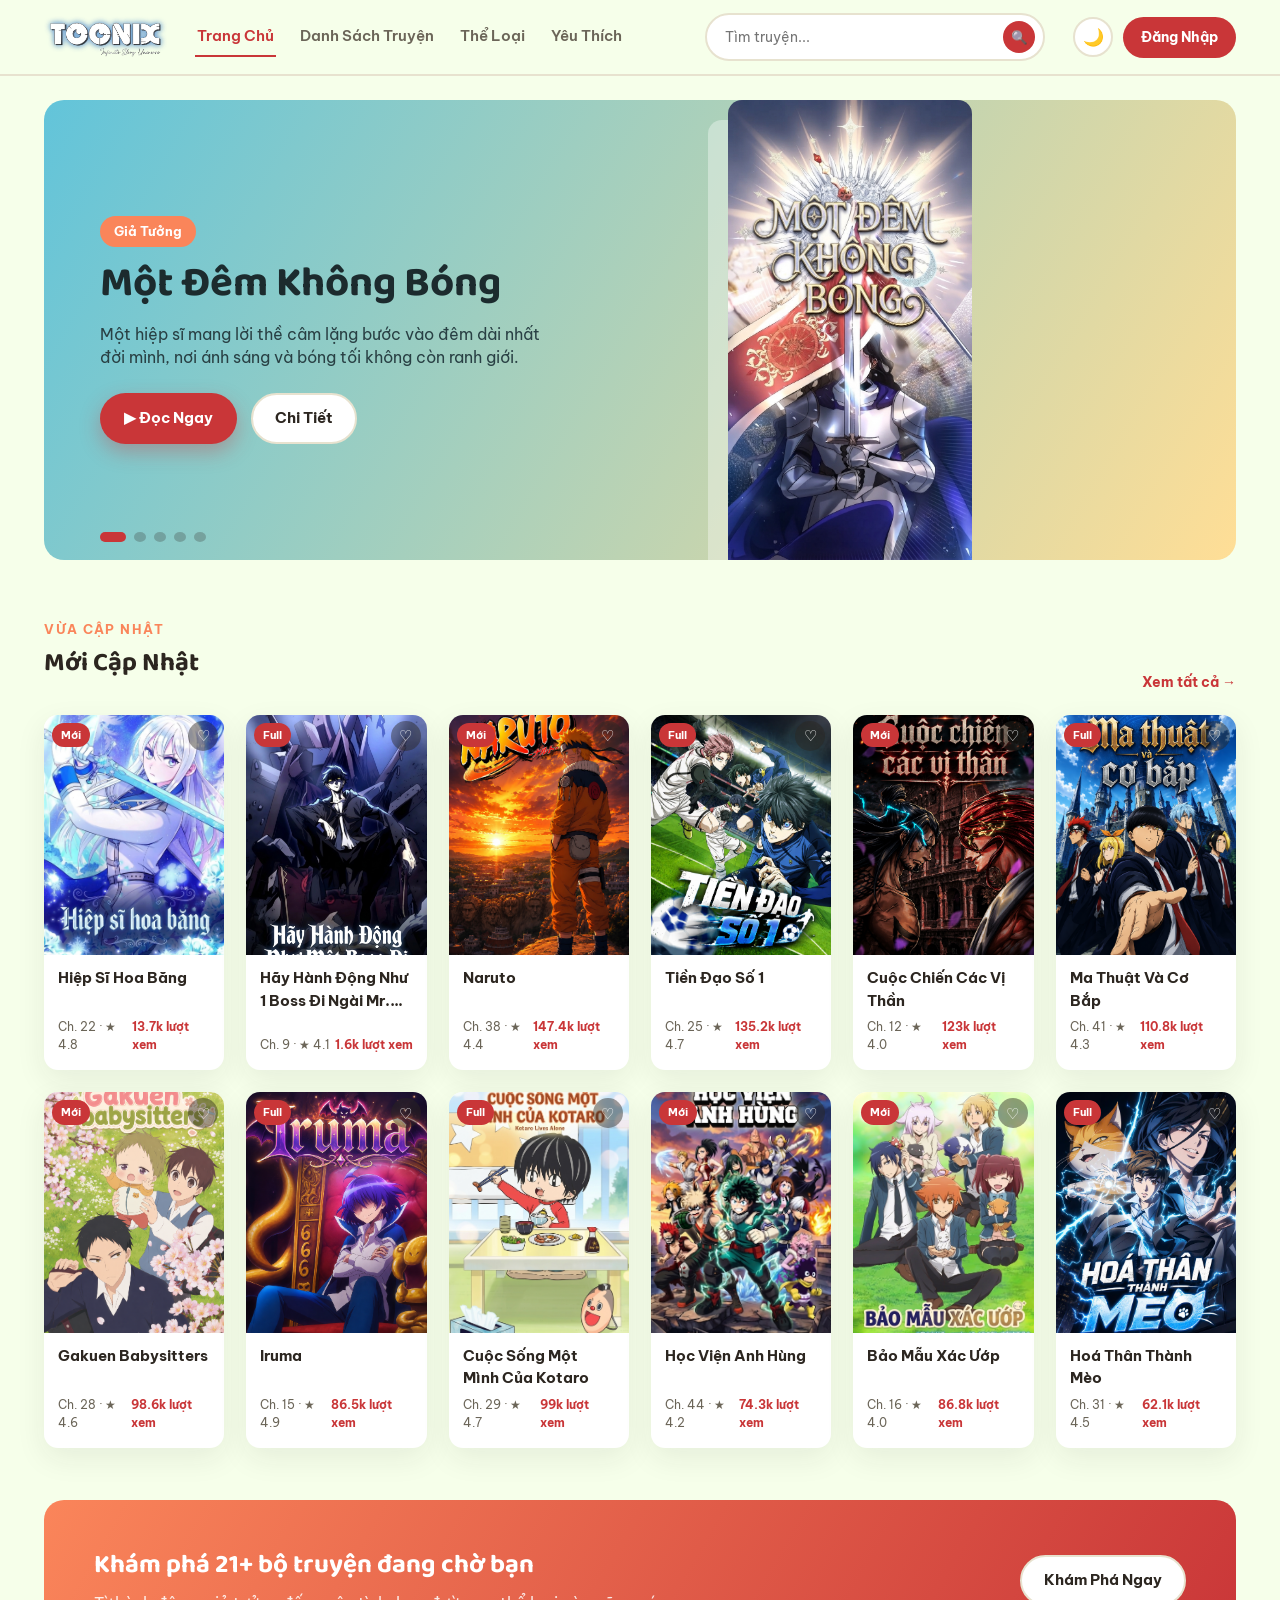
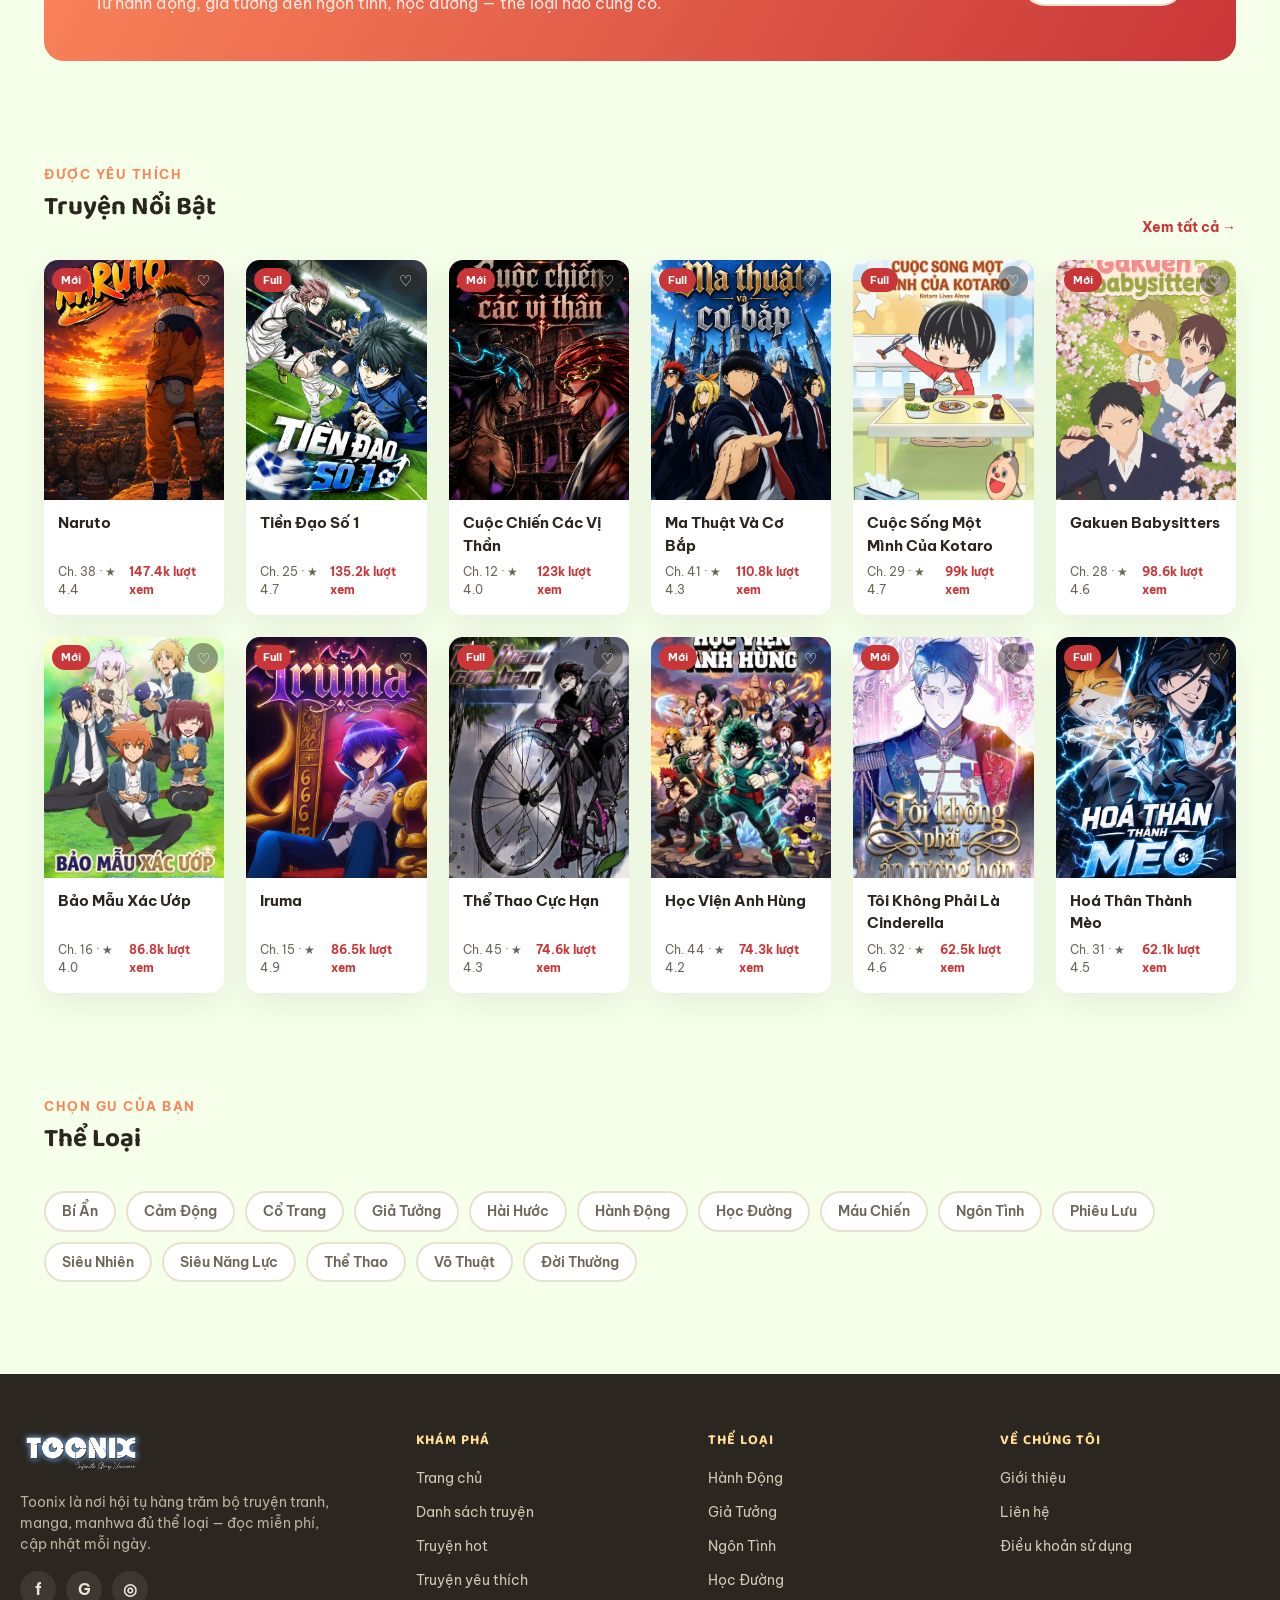
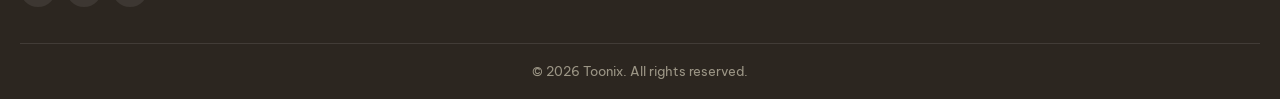
==== index.html @ 152b6801 "Khởi tạo website đọc truyện Toonix Trang chủ, danh sách/lọc/tìm kiếm, chi tiết truyện, đọc chương, đ" ====
<!DOCTYPE html>
<html lang="vi">
<head>
<meta charset="UTF-8">
<script>(function(){try{document.documentElement.setAttribute("data-theme",localStorage.getItem("toonix_theme")||"light");}catch(e){}})();</script>
<meta name="viewport" content="width=device-width, initial-scale=1.0">
<title>Toonix — Đọc Truyện Tranh Online</title>
<meta name="description" content="Toonix — website đọc truyện tranh, manga, manhwa online miễn phí, cập nhật mỗi ngày.">
<link rel="preconnect" href="https://fonts.googleapis.com">
<link rel="preconnect" href="https://fonts.gstatic.com" crossorigin>
<link href="https://fonts.googleapis.com/css2?family=Baloo+2:wght@500;600;700;800&family=Be+Vietnam+Pro:wght@400;500;600;700&family=Caveat:wght@600&display=swap" rel="stylesheet">
<link rel="stylesheet" href="css/style.css">
</head>
<body data-page="home">

<header class="site-header">
  <div class="container">
    <a href="index.html" class="logo">
      <img src="assets/logo.png" alt="Toonix - Infinite Story Universe">
    </a>
    <nav class="main-nav">
      <a href="index.html" data-nav="home">Trang Chủ</a>
      <a href="list.html" data-nav="list">Danh Sách Truyện</a>
      <a href="list.html?genre=Hành%20Động" data-nav="genre">Thể Loại</a>
      <a href="favorites.html" data-nav="favorites">Yêu Thích</a>
    </nav>
    <form id="header-search" class="search-box">
      <input type="text" placeholder="Tìm truyện...">
      <button type="submit" aria-label="Tìm kiếm">🔍</button>
    </form>
    <div class="header-actions">
      <button id="theme-toggle" class="icon-btn" type="button" title="Chuyển giao diện sáng/tối">🌙</button>
      <div id="auth-area" class="auth-area"></div>
    </div>
  </div>
</header>

<main class="container">

  <section class="hero" id="hero">
    <div class="hero-slides"></div>
    <div class="hero-dots"></div>
  </section>

  <section class="section">
    <div class="section-head">
      <div>
        <span class="eyebrow">Vừa cập nhật</span>
        <h2>Mới Cập Nhật</h2>
      </div>
      <a class="see-all" href="list.html">Xem tất cả →</a>
    </div>
    <div class="story-grid" id="grid-latest"></div>
  </section>

  <section class="section" style="padding-top:0">
    <div class="cta-banner">
      <div>
        <h2>Khám phá 21+ bộ truyện đang chờ bạn</h2>
        <p>Từ hành động, giả tưởng đến ngôn tình, học đường — thể loại nào cũng có.</p>
      </div>
      <a class="btn btn-ghost" href="list.html">Khám Phá Ngay</a>
    </div>
  </section>

  <section class="section">
    <div class="section-head">
      <div>
        <span class="eyebrow">Được yêu thích</span>
        <h2>Truyện Nổi Bật</h2>
      </div>
      <a class="see-all" href="list.html">Xem tất cả →</a>
    </div>
    <div class="story-grid" id="grid-hot"></div>
  </section>

  <section class="section">
    <div class="section-head">
      <div>
        <span class="eyebrow">Chọn gu của bạn</span>
        <h2>Thể Loại</h2>
      </div>
    </div>
    <div class="genre-strip" id="genre-strip"></div>
  </section>

</main>

<footer class="site-footer">
  <div class="container footer-top">
    <div class="footer-about">
      <a href="index.html" class="logo">
        <img src="assets/logo.png" alt="Toonix - Infinite Story Universe">
      </a>
      <p>Toonix là nơi hội tụ hàng trăm bộ truyện tranh, manga, manhwa đủ thể loại — đọc miễn phí, cập nhật mỗi ngày.</p>
      <div class="social-row">
        <a href="#" aria-label="Facebook">f</a>
        <a href="#" aria-label="Google">G</a>
        <a href="#" aria-label="Instagram">◎</a>
      </div>
    </div>
    <div class="footer-col">
      <h4>Khám Phá</h4>
      <ul>
        <li><a href="index.html">Trang chủ</a></li>
        <li><a href="list.html">Danh sách truyện</a></li>
        <li><a href="list.html">Truyện hot</a></li>
        <li><a href="favorites.html">Truyện yêu thích</a></li>
      </ul>
    </div>
    <div class="footer-col">
      <h4>Thể Loại</h4>
      <ul>
        <li><a href="list.html?genre=Hành%20Động">Hành Động</a></li>
        <li><a href="list.html?genre=Giả%20Tưởng">Giả Tưởng</a></li>
        <li><a href="list.html?genre=Ngôn%20Tình">Ngôn Tình</a></li>
        <li><a href="list.html?genre=Học%20Đường">Học Đường</a></li>
      </ul>
    </div>
    <div class="footer-col">
      <h4>Về Chúng Tôi</h4>
      <ul>
        <li><a href="#">Giới thiệu</a></li>
        <li><a href="#">Liên hệ</a></li>
        <li><a href="#">Điều khoản sử dụng</a></li>
      </ul>
    </div>
  </div>
  <div class="footer-bottom container">© 2026 Toonix. All rights reserved.</div>
</footer>

<script src="js/data.js"></script>
<script src="js/auth.js"></script>
<script src="js/main.js"></script>
</body>
</html>
---- css/style.css ----
/* ===== Toonix — Website đọc truyện tranh =====
   Bảng màu: Honeydew / Soft Peach / Coral Glow / Tomato Jam / Sky Blue */

:root {
  --honeydew: #F6FFEA;
  --soft-peach: #FFDE96;
  --coral: #FA855A;
  --tomato: #C93638;
  --sky: #62C4DA;

  --bg: var(--honeydew);
  --surface: #FFFFFF;
  --ink: #2C2620;
  --ink-soft: #6B6558;
  --line: #E7E2CF;

  --radius-lg: 20px;
  --radius-md: 14px;
  --radius-sm: 8px;
  --shadow: 0 10px 30px rgba(44, 38, 32, 0.08);
  --shadow-hover: 0 16px 34px rgba(201, 54, 56, 0.18);
  --header-h: 76px;
  --header-bg: rgba(246, 255, 234, .92);
}

html[data-theme="dark"] {
  --bg: #17140F;
  --surface: #221E17;
  --ink: #F2EEE0;
  --ink-soft: #B6AF9C;
  --line: #3A3327;
  --shadow: 0 10px 30px rgba(0, 0, 0, 0.35);
  --shadow-hover: 0 16px 34px rgba(201, 54, 56, 0.35);
  --header-bg: rgba(23, 20, 15, .88);
}

* { box-sizing: border-box; }
html { scroll-behavior: smooth; }
body {
  margin: 0;
  background: var(--bg);
  color: var(--ink);
  font-family: "Be Vietnam Pro", "Segoe UI", sans-serif;
  line-height: 1.5;
  -webkit-font-smoothing: antialiased;
  transition: background .2s, color .2s;
}
h1, h2, h3, h4, .headline {
  font-family: "Baloo 2", "Be Vietnam Pro", sans-serif;
  font-weight: 700;
  margin: 0 0 .4em;
}
a { color: inherit; text-decoration: none; }
img { max-width: 100%; display: block; }
button { font-family: inherit; cursor: pointer; }
ul { margin: 0; padding: 0; list-style: none; }

.container {
  width: 100%;
  max-width: 1240px;
  margin: 0 auto;
  padding: 0 24px;
}

/* ===== Logo ===== */
.logo { display: inline-flex; align-items: center; }
.logo img { height: 42px; width: auto; display: block; }

/* ===== Header ===== */
.site-header {
  position: sticky;
  top: 0;
  z-index: 50;
  height: var(--header-h);
  display: flex;
  align-items: center;
  background: var(--header-bg);
  backdrop-filter: blur(6px);
  border-bottom: 2px solid var(--line);
}
.site-header .container {
  display: flex;
  align-items: center;
  gap: 28px;
}
.main-nav {
  display: flex;
  align-items: center;
  gap: 22px;
  flex: 1;
}
.main-nav a {
  font-weight: 600;
  font-size: 15px;
  color: var(--ink-soft);
  padding: 8px 2px;
  border-bottom: 2px solid transparent;
  transition: color .15s, border-color .15s;
  white-space: nowrap;
}
.main-nav a:hover, .main-nav a.active {
  color: var(--tomato);
  border-color: var(--tomato);
}
.search-box {
  display: flex;
  align-items: center;
  background: var(--surface);
  border: 2px solid var(--line);
  border-radius: 999px;
  padding: 6px 8px 6px 16px;
  flex: 1;
  max-width: 340px;
  transition: border-color .15s;
}
.search-box:focus-within { border-color: var(--sky); }
.search-box input {
  border: none;
  outline: none;
  flex: 1;
  font-size: 14px;
  font-family: inherit;
  background: transparent;
  color: var(--ink);
}
.search-box button {
  background: var(--tomato);
  color: #fff;
  border: none;
  border-radius: 999px;
  width: 32px;
  height: 32px;
  display: flex;
  align-items: center;
  justify-content: center;
  flex-shrink: 0;
}

/* ===== Header actions: theme toggle + auth area ===== */
.header-actions { display: flex; align-items: center; gap: 10px; flex-shrink: 0; }
#theme-toggle { border-radius: 999px; font-size: 17px; }

.auth-area { position: relative; }
.auth-guest-link {
  display: inline-flex;
  align-items: center;
  gap: 6px;
  padding: 10px 18px;
  border-radius: 999px;
  font-weight: 700;
  font-size: 14px;
  background: var(--tomato);
  color: #fff;
  white-space: nowrap;
}
.auth-guest-link:hover { box-shadow: var(--shadow-hover); }

.user-menu { position: relative; }
.user-menu-btn {
  display: flex;
  align-items: center;
  gap: 8px;
  background: var(--surface);
  border: 2px solid var(--line);
  border-radius: 999px;
  padding: 6px 14px 6px 6px;
  font-weight: 700;
  font-size: 14px;
  color: var(--ink);
}
.user-avatar {
  width: 30px; height: 30px;
  border-radius: 50%;
  background: var(--sky);
  color: #143a42;
  display: flex; align-items: center; justify-content: center;
  font-weight: 800;
  flex-shrink: 0;
}
.user-dropdown {
  position: absolute;
  top: calc(100% + 10px);
  right: 0;
  min-width: 200px;
  background: var(--surface);
  border: 2px solid var(--line);
  border-radius: var(--radius-md);
  box-shadow: var(--shadow);
  padding: 8px;
  display: none;
  z-index: 60;
}
.user-menu.open .user-dropdown { display: block; }
.user-dropdown a, .user-dropdown button {
  display: flex;
  align-items: center;
  gap: 10px;
  width: 100%;
  padding: 10px 12px;
  border-radius: var(--radius-sm);
  font-size: 14px;
  font-weight: 600;
  color: var(--ink);
  background: none;
  border: none;
  text-align: left;
}
.user-dropdown a:hover, .user-dropdown button:hover { background: var(--bg); color: var(--tomato); }
.user-dropdown hr { border: none; border-top: 1px solid var(--line); margin: 6px 0; }

/* ===== Buttons / chips ===== */
.btn {
  display: inline-flex;
  align-items: center;
  gap: 8px;
  padding: 12px 22px;
  border-radius: 999px;
  font-weight: 700;
  font-size: 15px;
  border: 2px solid transparent;
  transition: transform .15s, box-shadow .15s, background .15s;
}
.btn:hover { transform: translateY(-2px); }
.btn-primary { background: var(--tomato); color: #fff; box-shadow: 0 8px 20px rgba(201,54,56,.35); }
.btn-primary:hover { box-shadow: var(--shadow-hover); }
.btn-outline { background: transparent; border-color: var(--tomato); color: var(--tomato); }
.btn-outline:hover { background: var(--tomato); color: #fff; }
.btn-sky { background: var(--sky); color: #16333a; }
.btn-ghost { background: var(--surface); color: var(--ink); border-color: var(--line); }

.chip {
  display: inline-block;
  padding: 6px 14px;
  border-radius: 999px;
  font-size: 12.5px;
  font-weight: 700;
  background: var(--soft-peach);
  color: #7a4a12;
}
.chip.sky { background: var(--sky); color: #143a42; }
.chip.coral { background: var(--coral); color: #fff; }
.chip-filter {
  border: 2px solid var(--line);
  background: var(--surface);
  padding: 8px 16px;
  border-radius: 999px;
  font-weight: 600;
  font-size: 13.5px;
  color: var(--ink-soft);
}
.chip-filter.active, .chip-filter:hover {
  border-color: var(--tomato);
  color: var(--tomato);
  background: #FDEDE7;
}

/* ===== Hero ===== */
.hero {
  position: relative;
  margin: 24px 0 8px;
  border-radius: var(--radius-lg);
  overflow: hidden;
  background: linear-gradient(120deg, var(--sky), var(--soft-peach));
  min-height: 420px;
  display: flex;
  align-items: stretch;
}
.hero-slide {
  position: absolute;
  inset: 0;
  display: grid;
  grid-template-columns: 1.1fr .9fr;
  align-items: center;
  opacity: 0;
  visibility: hidden;
  transition: opacity .5s ease;
}
.hero-slide.active { opacity: 1; visibility: visible; position: relative; }
.hero-text {
  padding: 48px 56px;
  color: #1c2b2e;
}
.hero-text .chip { margin-bottom: 14px; }
.hero-text h1 { font-size: 42px; line-height: 1.1; margin-bottom: 14px; }
.hero-text p {
  color: #294044;
  max-width: 460px;
  margin-bottom: 24px;
  font-size: 15.5px;
}
.hero-actions { display: flex; gap: 14px; }
.hero-cover {
  height: 100%;
  display: flex;
  align-items: flex-end;
  justify-content: center;
  overflow: hidden;
}
.hero-cover img {
  height: 460px;
  width: auto;
  border-radius: 14px 14px 0 0;
  box-shadow: -20px 20px 0 rgba(255,255,255,.35);
  object-fit: cover;
}
.hero-dots {
  position: absolute;
  bottom: 18px;
  left: 56px;
  display: flex;
  gap: 8px;
  z-index: 2;
}
.hero-dots button {
  width: 10px; height: 10px;
  border-radius: 50%;
  border: none;
  background: rgba(44,38,32,.25);
}
.hero-dots button.active { background: var(--tomato); width: 26px; border-radius: 6px; }

/* ===== Sections ===== */
.section { padding: 52px 0; }
.section-head {
  display: flex;
  align-items: flex-end;
  justify-content: space-between;
  margin-bottom: 22px;
}
.section-head h2 { font-size: 26px; }
.section-head .eyebrow {
  display: block;
  color: var(--coral);
  font-weight: 700;
  font-size: 13px;
  letter-spacing: 1.5px;
  text-transform: uppercase;
  margin-bottom: 4px;
}
.section-head .see-all { font-weight: 700; color: var(--tomato); font-size: 14px; }

.genre-strip { display: flex; flex-wrap: wrap; gap: 10px; }

/* ===== Story grid / card ===== */
.story-grid {
  display: grid;
  grid-template-columns: repeat(auto-fill, minmax(168px, 1fr));
  gap: 22px;
}
.story-card {
  position: relative;
  background: var(--surface);
  border-radius: var(--radius-md);
  overflow: hidden;
  box-shadow: var(--shadow);
  transition: transform .18s, box-shadow .18s;
  display: flex;
  flex-direction: column;
}
.story-card:hover { transform: translateY(-6px); box-shadow: var(--shadow-hover); }
.story-card .cover-wrap { position: relative; display: block; aspect-ratio: 3/4; overflow: hidden; background: var(--soft-peach); }
.story-card .cover-wrap img { width: 100%; height: 100%; object-fit: cover; }
.story-card .badge {
  position: absolute; top: 8px; left: 8px;
  background: var(--tomato); color: #fff;
  font-size: 11px; font-weight: 700;
  padding: 4px 9px; border-radius: 999px;
}
.story-card .fav-btn {
  position: absolute; top: 6px; right: 6px;
  width: 30px; height: 30px;
  border-radius: 50%;
  border: none;
  background: rgba(44,38,32,.45);
  color: #fff;
  font-size: 15px;
  display: flex; align-items: center; justify-content: center;
  transition: background .15s, transform .15s;
  z-index: 2;
}
.story-card .fav-btn:hover { transform: scale(1.1); }
.story-card .fav-btn.active { background: var(--tomato); }
.story-card .info { padding: 12px 14px 16px; flex: 1; display: flex; flex-direction: column; }
.story-card h3 {
  font-size: 15px;
  font-family: "Be Vietnam Pro", sans-serif;
  font-weight: 700;
  margin-bottom: 6px;
  display: -webkit-box;
  -webkit-line-clamp: 2;
  -webkit-box-orient: vertical;
  overflow: hidden;
}
.story-card .meta {
  margin-top: auto;
  display: flex;
  justify-content: space-between;
  font-size: 12px;
  color: var(--ink-soft);
}
.story-card .meta .rating { color: var(--tomato); font-weight: 700; }

/* ===== Footer ===== */
.site-footer {
  background: #2C2620;
  color: #E9E4D6;
  margin-top: 40px;
}
.footer-top {
  display: grid;
  grid-template-columns: 1.4fr 1fr 1fr 1fr;
  gap: 32px;
  padding: 56px 0 36px;
}
.footer-about p { color: #B8B2A0; font-size: 14px; margin-top: 14px; max-width: 320px; }
.footer-col h4 { font-size: 14px; color: var(--soft-peach); text-transform: uppercase; letter-spacing: 1px; margin-bottom: 14px; }
.footer-col ul li { margin-bottom: 10px; }
.footer-col a { color: #CFC9B8; font-size: 14px; }
.footer-col a:hover { color: var(--sky); }
.social-row { display: flex; gap: 10px; margin-top: 16px; }
.social-row a {
  width: 36px; height: 36px; border-radius: 50%;
  background: rgba(255,255,255,.08);
  display: flex; align-items: center; justify-content: center;
  font-weight: 700;
}
.social-row a:hover { background: var(--sky); color: #14313a; }
.footer-bottom {
  border-top: 1px solid rgba(255,255,255,.1);
  padding: 18px 0;
  font-size: 13px;
  color: #9B9585;
  text-align: center;
}

/* ===== List page (danh sách / thể loại) ===== */
.page-head {
  padding: 40px 0 8px;
}
.page-head h1 { font-size: 30px; }
.breadcrumb { font-size: 13px; color: var(--ink-soft); margin-bottom: 10px; }
.breadcrumb a { color: var(--tomato); font-weight: 600; }
.toolbar {
  display: flex;
  flex-wrap: wrap;
  gap: 12px;
  align-items: center;
  justify-content: space-between;
  background: var(--surface);
  border-radius: var(--radius-md);
  padding: 16px 20px;
  box-shadow: var(--shadow);
  margin: 20px 0 30px;
}
.toolbar .filters { display: flex; flex-wrap: wrap; gap: 8px; }
.toolbar select {
  border: 2px solid var(--line);
  border-radius: 999px;
  padding: 8px 14px;
  font-family: inherit;
  font-weight: 600;
  color: var(--ink-soft);
  background: var(--surface);
}
.empty-state {
  text-align: center;
  padding: 60px 20px;
  color: var(--ink-soft);
}

.pagination {
  display: flex;
  justify-content: center;
  gap: 8px;
  margin: 40px 0;
}
.pagination button {
  min-width: 40px; height: 40px;
  border-radius: 10px;
  border: 2px solid var(--line);
  background: var(--surface);
  font-weight: 700;
  color: var(--ink-soft);
}
.pagination button.active { background: var(--tomato); border-color: var(--tomato); color: #fff; }
.pagination button:disabled { opacity: .4; cursor: not-allowed; }

/* ===== Story detail page ===== */
.story-hero {
  display: grid;
  grid-template-columns: 300px 1fr;
  gap: 40px;
  padding: 40px 0;
}
.story-hero .cover {
  border-radius: var(--radius-md);
  overflow: hidden;
  box-shadow: var(--shadow);
  aspect-ratio: 3/4;
}
.story-hero .cover img { width: 100%; height: 100%; object-fit: cover; }
.story-hero .details h1 { font-size: 32px; margin-bottom: 10px; }
.story-hero .genres { display: flex; gap: 8px; flex-wrap: wrap; margin-bottom: 16px; }
.story-hero .stat-row {
  display: flex; gap: 26px; flex-wrap: wrap;
  margin: 18px 0 22px;
  font-size: 14px; color: var(--ink-soft);
}
.story-hero .stat-row b { color: var(--ink); display: block; font-size: 18px; font-family: "Baloo 2"; }
.story-hero .description { color: var(--ink-soft); max-width: 620px; margin-bottom: 24px; }
.story-hero .actions { display: flex; gap: 14px; flex-wrap: wrap; }

.chapters-panel {
  background: var(--surface);
  border-radius: var(--radius-md);
  box-shadow: var(--shadow);
  margin-bottom: 50px;
}
.chapters-panel .head {
  display: flex; justify-content: space-between; align-items: center;
  padding: 20px 24px;
  border-bottom: 2px solid var(--line);
}
.chapters-panel .head h2 { font-size: 18px; margin: 0; }
.chapter-list { max-height: 520px; overflow-y: auto; }
.chapter-row {
  display: flex; justify-content: space-between; align-items: center;
  padding: 14px 24px;
  border-bottom: 1px solid var(--line);
  font-size: 14.5px;
}
.chapter-row:hover { background: #FFFBF0; }
.chapter-row .name { font-weight: 600; }
.chapter-row .date { color: var(--ink-soft); font-size: 13px; }

/* ===== Reader page ===== */
.reader-top {
  position: sticky; top: var(--header-h); z-index: 40;
  background: var(--surface);
  border-bottom: 2px solid var(--line);
  padding: 12px 0;
}
.reader-top .row {
  display: flex; align-items: center; gap: 14px; flex-wrap: wrap;
}
.reader-top .title-block { flex: 1; min-width: 200px; }
.reader-top .title-block .story-name { font-weight: 700; font-size: 15px; }
.reader-top .title-block .chap-name { font-size: 12.5px; color: var(--ink-soft); }
.reader-top select {
  border: 2px solid var(--line);
  border-radius: 10px;
  padding: 8px 12px;
  font-family: inherit;
  font-weight: 600;
}
.icon-btn {
  width: 40px; height: 40px;
  border-radius: 10px;
  border: 2px solid var(--line);
  background: var(--surface);
  display: flex; align-items: center; justify-content: center;
  font-size: 18px; font-weight: 700;
  color: var(--ink-soft);
}
.icon-btn:hover:not(:disabled) { border-color: var(--tomato); color: var(--tomato); }
.icon-btn:disabled { opacity: .35; }

.reader-notice {
  max-width: 760px; margin: 22px auto 0;
  background: var(--soft-peach);
  border-radius: var(--radius-sm);
  padding: 12px 18px;
  font-size: 13.5px;
  color: #7a4a12;
  text-align: center;
}
.reader-strip {
  max-width: 760px;
  margin: 22px auto 40px;
  display: flex;
  flex-direction: column;
  gap: 4px;
}
.reader-page {
  width: 100%;
  aspect-ratio: 3/4.2;
  border-radius: 4px;
  display: flex;
  flex-direction: column;
  align-items: center;
  justify-content: center;
  color: rgba(255,255,255,.92);
  font-family: "Baloo 2";
  gap: 6px;
}
.reader-page .num { font-size: 34px; font-weight: 800; }
.reader-page .hint { font-size: 12.5px; font-weight: 600; opacity: .85; }

.reader-bottom-nav {
  max-width: 760px; margin: 0 auto 60px;
  display: flex; justify-content: space-between; gap: 12px;
}

/* ===== About / genre index blocks reused on homepage ===== */
.cta-banner {
  background: linear-gradient(120deg, var(--coral), var(--tomato));
  border-radius: var(--radius-lg);
  padding: 46px 50px;
  color: #fff;
  display: flex;
  align-items: center;
  justify-content: space-between;
  flex-wrap: wrap;
  gap: 20px;
}
.cta-banner h2 { color: #fff; font-size: 26px; margin-bottom: 6px; }
.cta-banner p { color: rgba(255,255,255,.85); margin: 0; }

/* ===== Nút yêu thích trên trang chi tiết ===== */
.btn-fav { background: var(--surface); border: 2px solid var(--line); color: var(--ink); }
.btn-fav.active { background: var(--tomato); border-color: var(--tomato); color: #fff; }

/* ===== Trang đăng nhập / đăng ký ===== */
.auth-wrap {
  max-width: 420px;
  margin: 60px auto 90px;
  background: var(--surface);
  border-radius: var(--radius-lg);
  box-shadow: var(--shadow);
  padding: 40px 36px;
}
.auth-wrap h1 { font-size: 26px; text-align: center; }
.auth-wrap .sub { text-align: center; color: var(--ink-soft); font-size: 14px; margin-bottom: 26px; }
.auth-tabs {
  display: flex;
  background: var(--bg);
  border-radius: 999px;
  padding: 4px;
  margin-bottom: 26px;
}
.auth-tabs button {
  flex: 1;
  padding: 10px;
  border: none;
  background: none;
  border-radius: 999px;
  font-weight: 700;
  font-size: 14px;
  color: var(--ink-soft);
}
.auth-tabs button.active { background: var(--tomato); color: #fff; }
.auth-form { display: none; flex-direction: column; gap: 14px; }
.auth-form.active { display: flex; }
.auth-form label { font-size: 13px; font-weight: 700; color: var(--ink-soft); display: block; margin-bottom: 6px; }
.auth-form input {
  width: 100%;
  padding: 12px 14px;
  border-radius: 10px;
  border: 2px solid var(--line);
  background: var(--bg);
  color: var(--ink);
  font-family: inherit;
  font-size: 14px;
}
.auth-form input:focus { outline: none; border-color: var(--sky); }
.auth-form .btn { justify-content: center; margin-top: 6px; }
.auth-error {
  background: #FDEDE7;
  color: var(--tomato);
  border-radius: 10px;
  padding: 10px 14px;
  font-size: 13.5px;
  font-weight: 600;
  display: none;
}
.auth-error.show { display: block; }
.auth-success {
  background: #E6F6EC;
  color: #1c7a44;
  border-radius: 10px;
  padding: 10px 14px;
  font-size: 13.5px;
  font-weight: 600;
  display: none;
}
.auth-success.show { display: block; }
.auth-switch { text-align: center; font-size: 13.5px; color: var(--ink-soft); margin-top: 18px; }
.auth-switch a { color: var(--tomato); font-weight: 700; }

/* ===== Trang / trạng thái yêu thích ===== */
.empty-state .btn { margin-top: 16px; }
.empty-state .icon { font-size: 46px; margin-bottom: 10px; }

/* ===== Responsive ===== */
@media (max-width: 900px) {
  .main-nav { display: none; }
  .hero-slide { grid-template-columns: 1fr; }
  .hero-cover { display: none; }
  .story-hero { grid-template-columns: 1fr; }
  .story-hero .cover { max-width: 240px; }
  .footer-top { grid-template-columns: 1fr 1fr; }
}
@media (max-width: 560px) {
  .footer-top { grid-template-columns: 1fr; }
  .story-grid { grid-template-columns: repeat(auto-fill, minmax(130px, 1fr)); gap: 14px; }
}
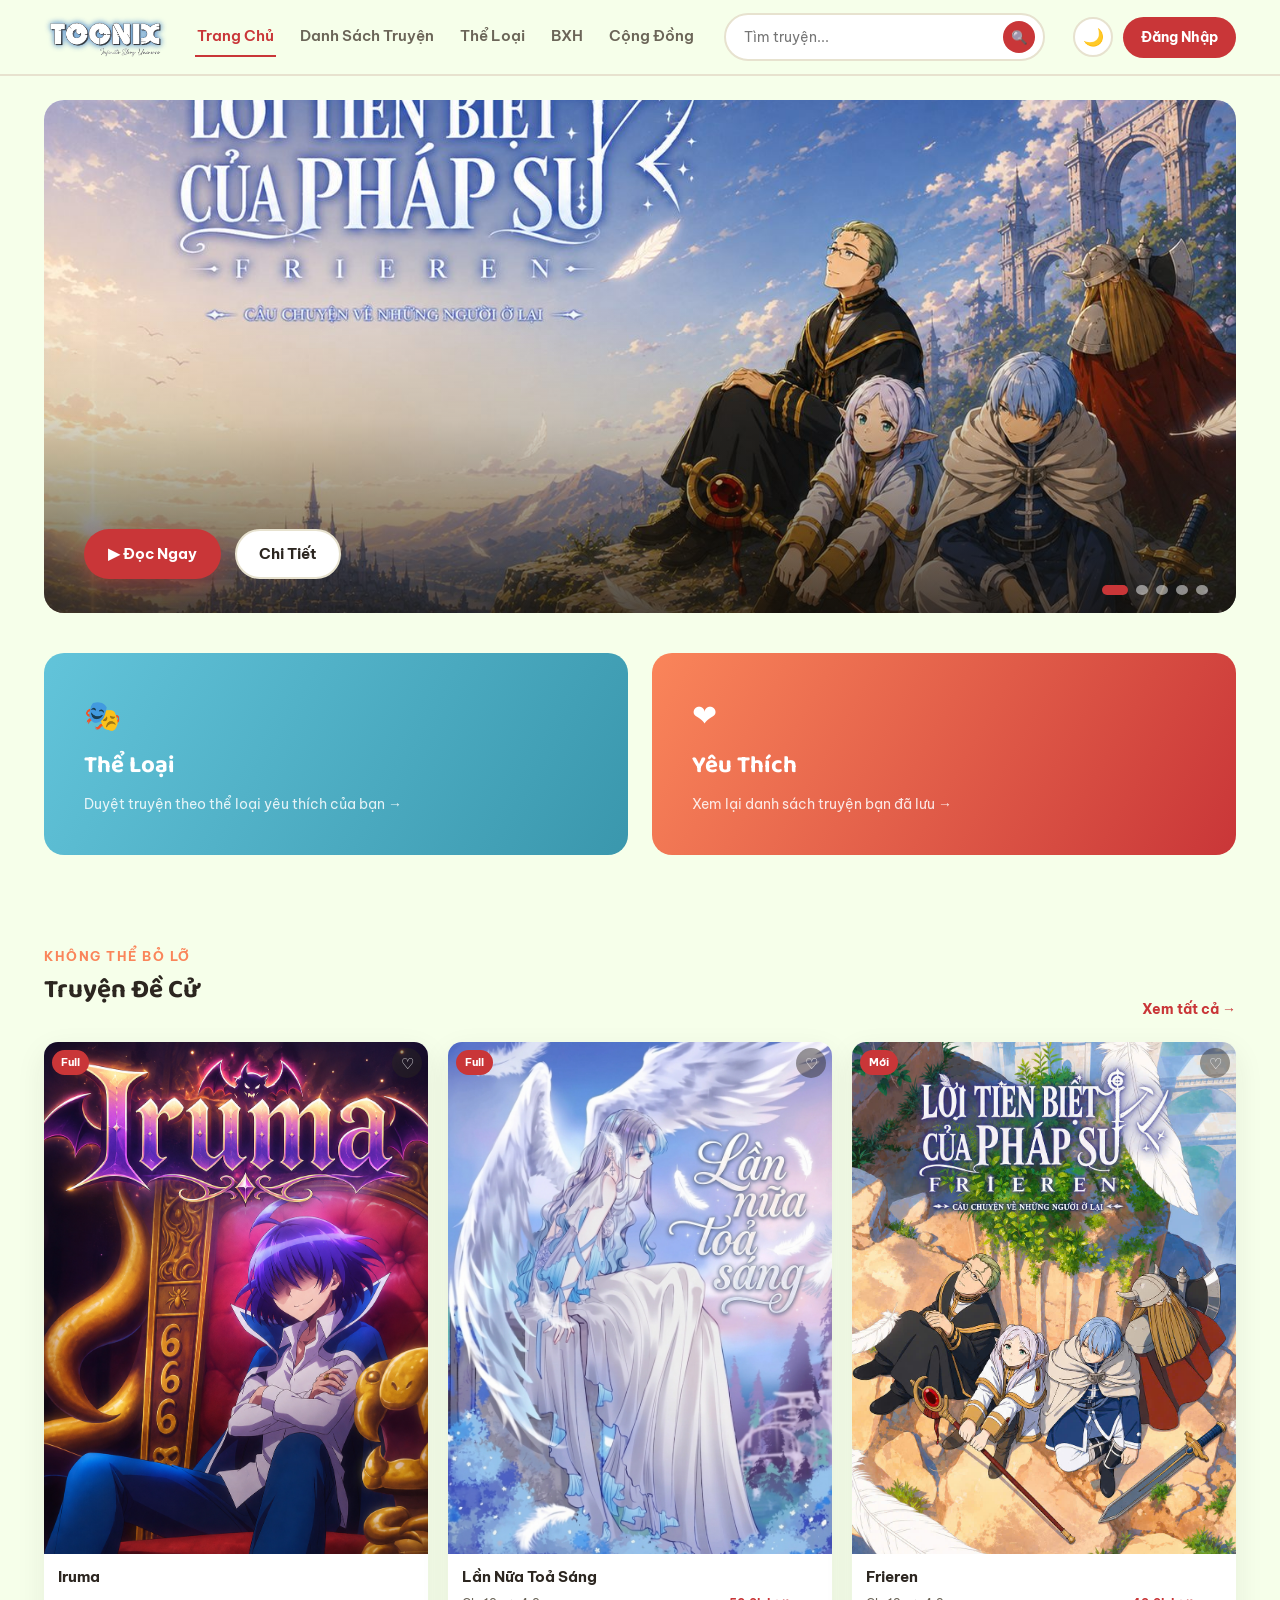
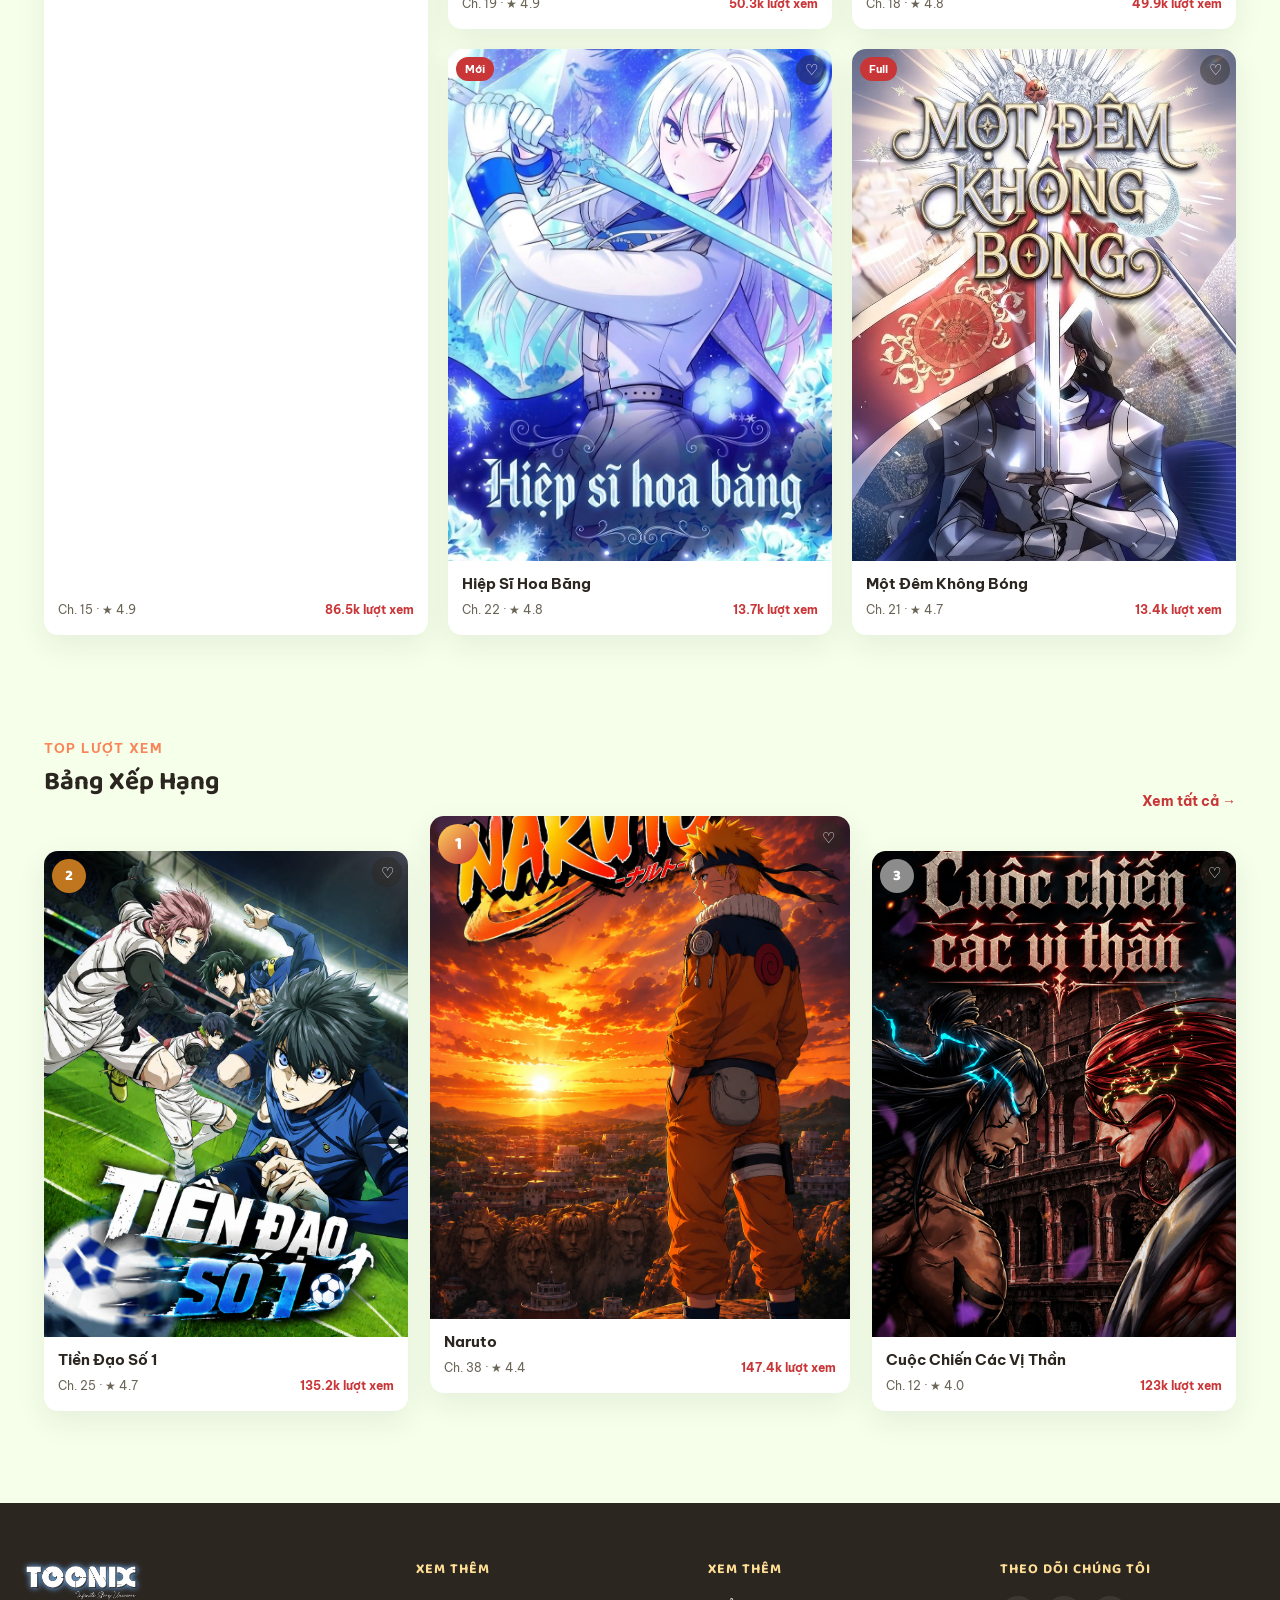
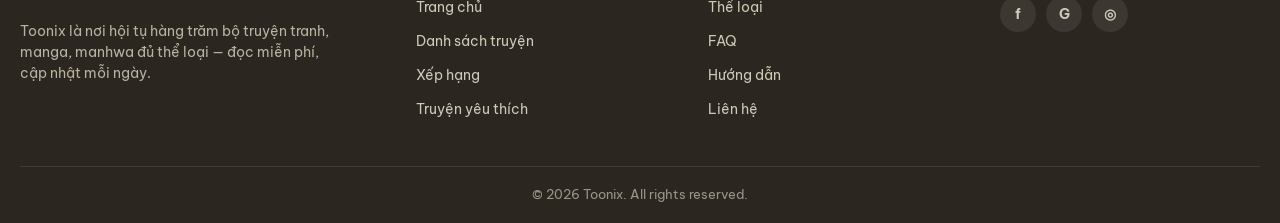
==== commit 9e4567da: "Dựng lại bố cục trang chủ theo đúng Figma và thêm banner truyện - Hero dùng banner ảnh thật (Frieren" ====
--- a/index.html
+++ b/index.html
@@ -22,7 +22,8 @@
       <a href="index.html" data-nav="home">Trang Chủ</a>
       <a href="list.html" data-nav="list">Danh Sách Truyện</a>
       <a href="list.html?genre=Hành%20Động" data-nav="genre">Thể Loại</a>
-      <a href="favorites.html" data-nav="favorites">Yêu Thích</a>
+      <a href="index.html#bxh" data-nav="bxh">BXH</a>
+      <a href="#" data-nav="community">Cộng Đồng</a>
     </nav>
     <form id="header-search" class="search-box">
       <input type="text" placeholder="Tìm truyện...">
@@ -42,46 +43,42 @@
     <div class="hero-dots"></div>
   </section>
 
-  <section class="section">
+  <div class="tile-row">
+    <a class="big-tile tile-genre" href="list.html">
+      <span class="tile-icon">🎭</span>
+      <h3>Thể Loại</h3>
+      <p>Duyệt truyện theo thể loại yêu thích của bạn →</p>
+    </a>
+    <a class="big-tile tile-fav" href="favorites.html">
+      <span class="tile-icon">❤</span>
+      <h3>Yêu Thích</h3>
+      <p>Xem lại danh sách truyện bạn đã lưu →</p>
+    </a>
+  </div>
+
+  <section class="section" id="de-cu">
     <div class="section-head">
       <div>
-        <span class="eyebrow">Vừa cập nhật</span>
-        <h2>Mới Cập Nhật</h2>
+        <span class="eyebrow">Không thể bỏ lỡ</span>
+        <h2>Truyện Đề Cử</h2>
       </div>
       <a class="see-all" href="list.html">Xem tất cả →</a>
     </div>
-    <div class="story-grid" id="grid-latest"></div>
-  </section>
-
-  <section class="section" style="padding-top:0">
-    <div class="cta-banner">
-      <div>
-        <h2>Khám phá 21+ bộ truyện đang chờ bạn</h2>
-        <p>Từ hành động, giả tưởng đến ngôn tình, học đường — thể loại nào cũng có.</p>
-      </div>
-      <a class="btn btn-ghost" href="list.html">Khám Phá Ngay</a>
+    <div class="featured-layout">
+      <div class="featured-main" id="featured-main"></div>
+      <div class="featured-grid" id="featured-grid"></div>
     </div>
   </section>
 
-  <section class="section">
+  <section class="section" id="bxh">
     <div class="section-head">
       <div>
-        <span class="eyebrow">Được yêu thích</span>
-        <h2>Truyện Nổi Bật</h2>
+        <span class="eyebrow">Top lượt xem</span>
+        <h2>Bảng Xếp Hạng</h2>
       </div>
       <a class="see-all" href="list.html">Xem tất cả →</a>
     </div>
-    <div class="story-grid" id="grid-hot"></div>
-  </section>
-
-  <section class="section">
-    <div class="section-head">
-      <div>
-        <span class="eyebrow">Chọn gu của bạn</span>
-        <h2>Thể Loại</h2>
-      </div>
-    </div>
-    <div class="genre-strip" id="genre-strip"></div>
+    <div class="ranking-podium" id="ranking-podium"></div>
   </section>
 
 </main>
@@ -93,37 +90,32 @@
         <img src="assets/logo.png" alt="Toonix - Infinite Story Universe">
       </a>
       <p>Toonix là nơi hội tụ hàng trăm bộ truyện tranh, manga, manhwa đủ thể loại — đọc miễn phí, cập nhật mỗi ngày.</p>
+    </div>
+    <div class="footer-col">
+      <h4>Xem Thêm</h4>
+      <ul>
+        <li><a href="index.html">Trang chủ</a></li>
+        <li><a href="list.html">Danh sách truyện</a></li>
+        <li><a href="index.html#bxh">Xếp hạng</a></li>
+        <li><a href="favorites.html">Truyện yêu thích</a></li>
+      </ul>
+    </div>
+    <div class="footer-col">
+      <h4>Xem Thêm</h4>
+      <ul>
+        <li><a href="list.html?genre=Hành%20Động">Thể loại</a></li>
+        <li><a href="#">FAQ</a></li>
+        <li><a href="#">Hướng dẫn</a></li>
+        <li><a href="#">Liên hệ</a></li>
+      </ul>
+    </div>
+    <div class="footer-col">
+      <h4>Theo Dõi Chúng Tôi</h4>
       <div class="social-row">
         <a href="#" aria-label="Facebook">f</a>
         <a href="#" aria-label="Google">G</a>
         <a href="#" aria-label="Instagram">◎</a>
       </div>
-    </div>
-    <div class="footer-col">
-      <h4>Khám Phá</h4>
-      <ul>
-        <li><a href="index.html">Trang chủ</a></li>
-        <li><a href="list.html">Danh sách truyện</a></li>
-        <li><a href="list.html">Truyện hot</a></li>
-        <li><a href="favorites.html">Truyện yêu thích</a></li>
-      </ul>
-    </div>
-    <div class="footer-col">
-      <h4>Thể Loại</h4>
-      <ul>
-        <li><a href="list.html?genre=Hành%20Động">Hành Động</a></li>
-        <li><a href="list.html?genre=Giả%20Tưởng">Giả Tưởng</a></li>
-        <li><a href="list.html?genre=Ngôn%20Tình">Ngôn Tình</a></li>
-        <li><a href="list.html?genre=Học%20Đường">Học Đường</a></li>
-      </ul>
-    </div>
-    <div class="footer-col">
-      <h4>Về Chúng Tôi</h4>
-      <ul>
-        <li><a href="#">Giới thiệu</a></li>
-        <li><a href="#">Liên hệ</a></li>
-        <li><a href="#">Điều khoản sử dụng</a></li>
-      </ul>
     </div>
   </div>
   <div class="footer-bottom container">© 2026 Toonix. All rights reserved.</div>
--- a/css/style.css
+++ b/css/style.css
@@ -254,59 +254,49 @@
   background: #FDEDE7;
 }
 
-/* ===== Hero ===== */
+/* ===== Hero (banner lớn full-bleed, theo bố cục Figma) ===== */
 .hero {
   position: relative;
   margin: 24px 0 8px;
   border-radius: var(--radius-lg);
   overflow: hidden;
-  background: linear-gradient(120deg, var(--sky), var(--soft-peach));
-  min-height: 420px;
-  display: flex;
-  align-items: stretch;
+  background: var(--surface);
+  aspect-ratio: 1440 / 620;
+  max-height: 620px;
 }
 .hero-slide {
   position: absolute;
   inset: 0;
-  display: grid;
-  grid-template-columns: 1.1fr .9fr;
-  align-items: center;
   opacity: 0;
   visibility: hidden;
-  transition: opacity .5s ease;
-}
-.hero-slide.active { opacity: 1; visibility: visible; position: relative; }
-.hero-text {
-  padding: 48px 56px;
-  color: #1c2b2e;
-}
-.hero-text .chip { margin-bottom: 14px; }
-.hero-text h1 { font-size: 42px; line-height: 1.1; margin-bottom: 14px; }
-.hero-text p {
-  color: #294044;
-  max-width: 460px;
-  margin-bottom: 24px;
-  font-size: 15.5px;
-}
-.hero-actions { display: flex; gap: 14px; }
-.hero-cover {
+  transition: opacity .6s ease;
+}
+.hero-slide.active { opacity: 1; visibility: visible; }
+.hero-slide img {
+  width: 100%;
   height: 100%;
-  display: flex;
-  align-items: flex-end;
-  justify-content: center;
-  overflow: hidden;
-}
-.hero-cover img {
-  height: 460px;
-  width: auto;
-  border-radius: 14px 14px 0 0;
-  box-shadow: -20px 20px 0 rgba(255,255,255,.35);
   object-fit: cover;
+  object-position: center;
+  display: block;
+}
+.hero-slide::after {
+  content: "";
+  position: absolute;
+  inset: 0;
+  background: linear-gradient(0deg, rgba(20,16,10,.75) 0%, rgba(20,16,10,.15) 38%, transparent 60%);
+}
+.hero-slide .hero-actions {
+  position: absolute;
+  left: 40px;
+  bottom: 34px;
+  z-index: 2;
+  display: flex;
+  gap: 14px;
 }
 .hero-dots {
   position: absolute;
   bottom: 18px;
-  left: 56px;
+  right: 28px;
   display: flex;
   gap: 8px;
   z-index: 2;
@@ -315,9 +305,36 @@
   width: 10px; height: 10px;
   border-radius: 50%;
   border: none;
-  background: rgba(44,38,32,.25);
+  background: rgba(255,255,255,.5);
 }
 .hero-dots button.active { background: var(--tomato); width: 26px; border-radius: 6px; }
+
+/* ===== Hai ô lớn: Thể Loại / Yêu Thích ===== */
+.tile-row {
+  display: grid;
+  grid-template-columns: 1fr 1fr;
+  gap: 24px;
+  margin: 40px 0;
+}
+.big-tile {
+  position: relative;
+  border-radius: var(--radius-lg);
+  padding: 40px;
+  min-height: 160px;
+  display: flex;
+  flex-direction: column;
+  justify-content: center;
+  gap: 6px;
+  overflow: hidden;
+  color: #fff;
+}
+.big-tile.tile-genre { background: linear-gradient(120deg, var(--sky), #3a97ad); }
+.big-tile.tile-fav { background: linear-gradient(120deg, var(--coral), var(--tomato)); }
+.big-tile .tile-icon { font-size: 30px; margin-bottom: 4px; }
+.big-tile h3 { color: #fff; font-size: 24px; margin-bottom: 4px; }
+.big-tile p { color: rgba(255,255,255,.85); font-size: 14px; margin: 0; }
+.big-tile:hover .tile-icon { transform: translateX(4px); }
+.big-tile .tile-icon { transition: transform .15s; }
 
 /* ===== Sections ===== */
 .section { padding: 52px 0; }
@@ -340,6 +357,51 @@
 .section-head .see-all { font-weight: 700; color: var(--tomato); font-size: 14px; }
 
 .genre-strip { display: flex; flex-wrap: wrap; gap: 10px; }
+
+/* ===== Truyện Đề Cử: 1 thẻ lớn + lưới 2x2 ===== */
+.featured-layout {
+  display: grid;
+  grid-template-columns: 1fr 1fr 1fr;
+  gap: 20px;
+}
+.featured-main { grid-column: 1 / 2; }
+.featured-grid {
+  grid-column: 2 / 4;
+  display: grid;
+  grid-template-columns: 1fr 1fr;
+  grid-template-rows: 1fr 1fr;
+  gap: 20px;
+}
+.featured-main .story-card, .featured-grid .story-card { height: 100%; }
+.featured-main .cover-wrap { aspect-ratio: 3/4; }
+.featured-grid .cover-wrap { aspect-ratio: 4/3; }
+.featured-main h3 { font-size: 20px; }
+
+/* ===== Bảng Xếp Hạng: top 3 kiểu bục ===== */
+.ranking-podium {
+  display: grid;
+  grid-template-columns: 1fr 1.15fr 1fr;
+  gap: 22px;
+  align-items: end;
+}
+.ranking-podium .story-card { position: relative; }
+.rank-badge {
+  position: absolute;
+  top: 8px; left: 8px;
+  z-index: 3;
+  width: 34px; height: 34px;
+  border-radius: 50%;
+  display: flex; align-items: center; justify-content: center;
+  font-family: "Baloo 2";
+  font-weight: 800;
+  font-size: 15px;
+  color: #fff;
+  background: #8C8C8C;
+}
+.story-card.rank-2 .rank-badge { background: #C0761E; }
+.story-card.rank-1 .rank-badge { background: linear-gradient(135deg,#FFD65A,#C93638); width: 40px; height: 40px; font-size: 18px; }
+.story-card.rank-1 { transform: translateY(-18px); }
+.story-card.rank-1 .cover-wrap { aspect-ratio: 3/3.6; }
 
 /* ===== Story grid / card ===== */
 .story-grid {
@@ -694,13 +756,24 @@
 /* ===== Responsive ===== */
 @media (max-width: 900px) {
   .main-nav { display: none; }
-  .hero-slide { grid-template-columns: 1fr; }
-  .hero-cover { display: none; }
   .story-hero { grid-template-columns: 1fr; }
   .story-hero .cover { max-width: 240px; }
   .footer-top { grid-template-columns: 1fr 1fr; }
+  .featured-layout { grid-template-columns: 1fr 1fr; }
+  .featured-main { grid-column: 1 / 3; }
+  .featured-grid { grid-column: 1 / 3; grid-template-columns: 1fr 1fr; }
+  .ranking-podium { grid-template-columns: 1fr 1fr 1fr; }
+  .rank-place-1, .story-card.rank-1 { transform: none; }
+}
+@media (max-width: 700px) {
+  .tile-row { grid-template-columns: 1fr; }
+  .ranking-podium { grid-template-columns: 1fr; }
 }
 @media (max-width: 560px) {
   .footer-top { grid-template-columns: 1fr; }
   .story-grid { grid-template-columns: repeat(auto-fill, minmax(130px, 1fr)); gap: 14px; }
-}
+  .featured-grid { grid-template-columns: 1fr 1fr; }
+  .hero { aspect-ratio: 4/5; }
+  .hero-slide .hero-actions { left: 20px; bottom: 20px; }
+  .hero-slide .hero-actions .btn { padding: 9px 16px; font-size: 13px; }
+}
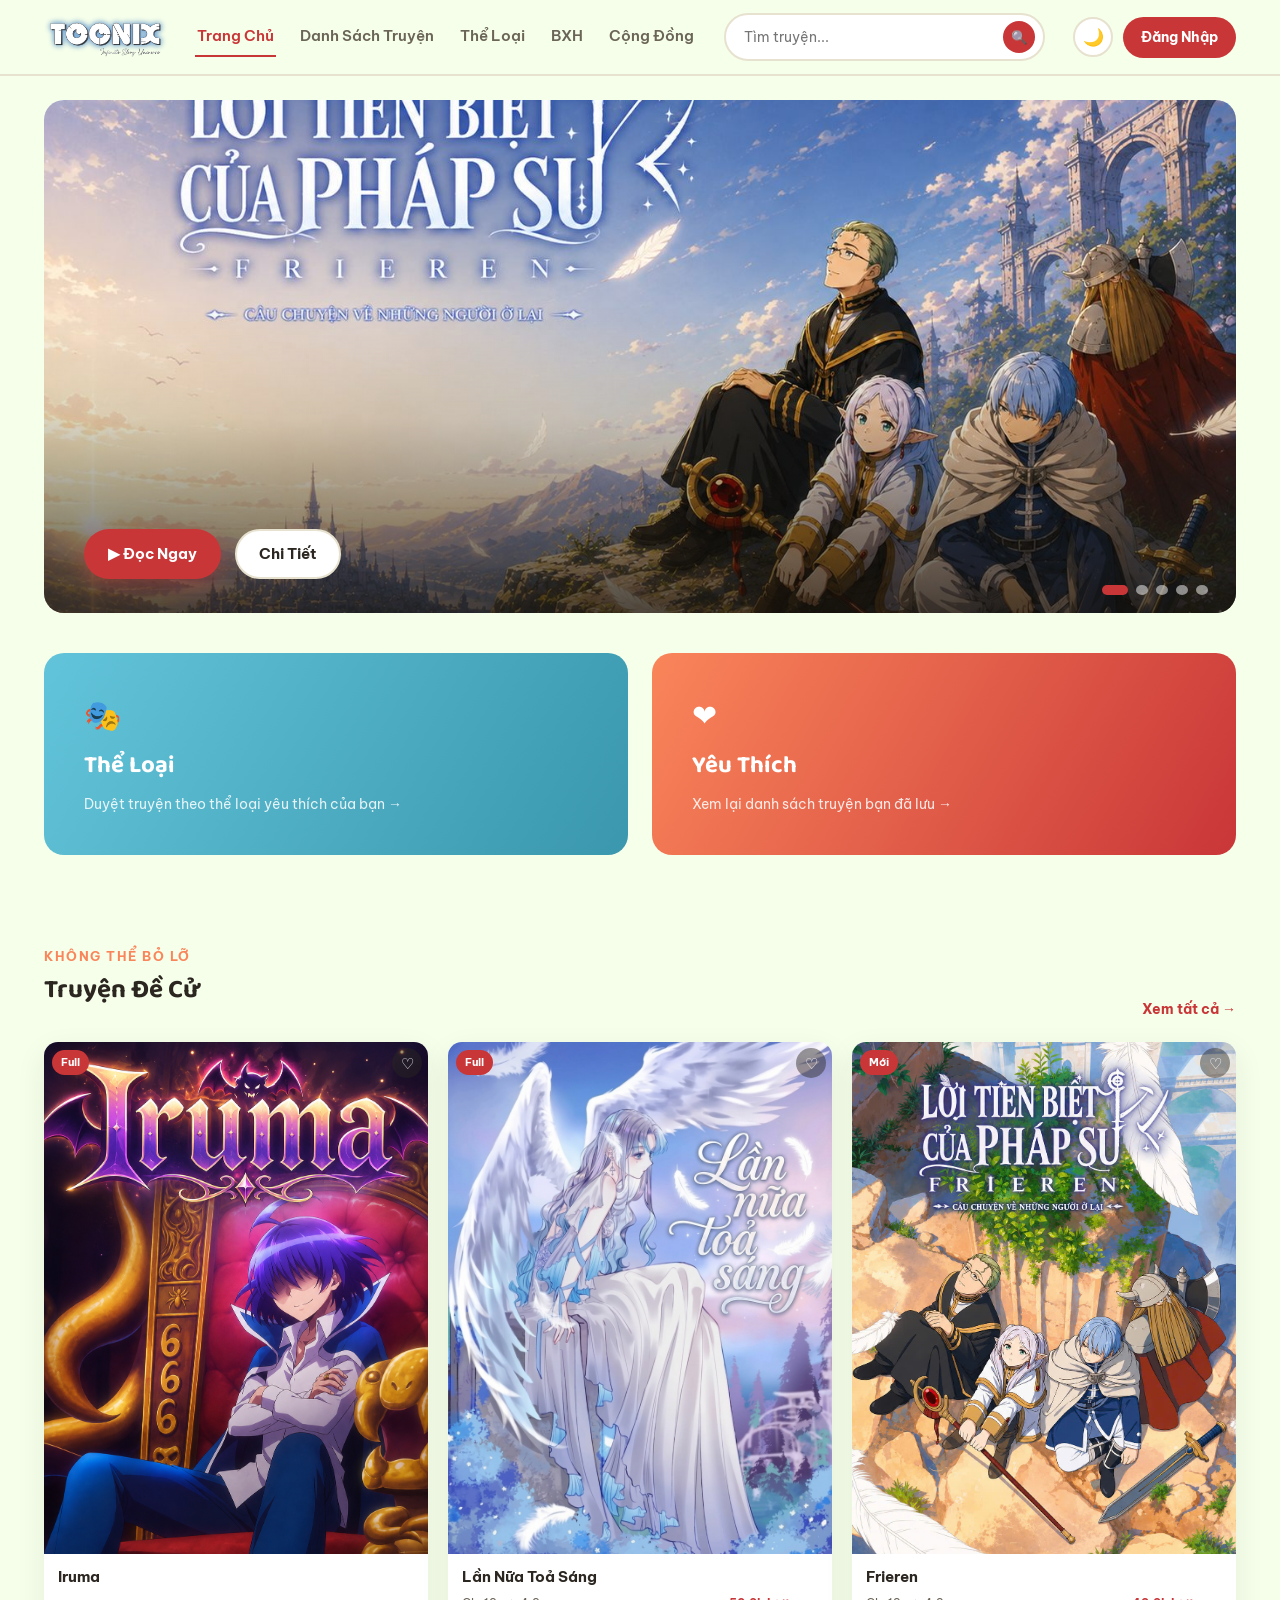
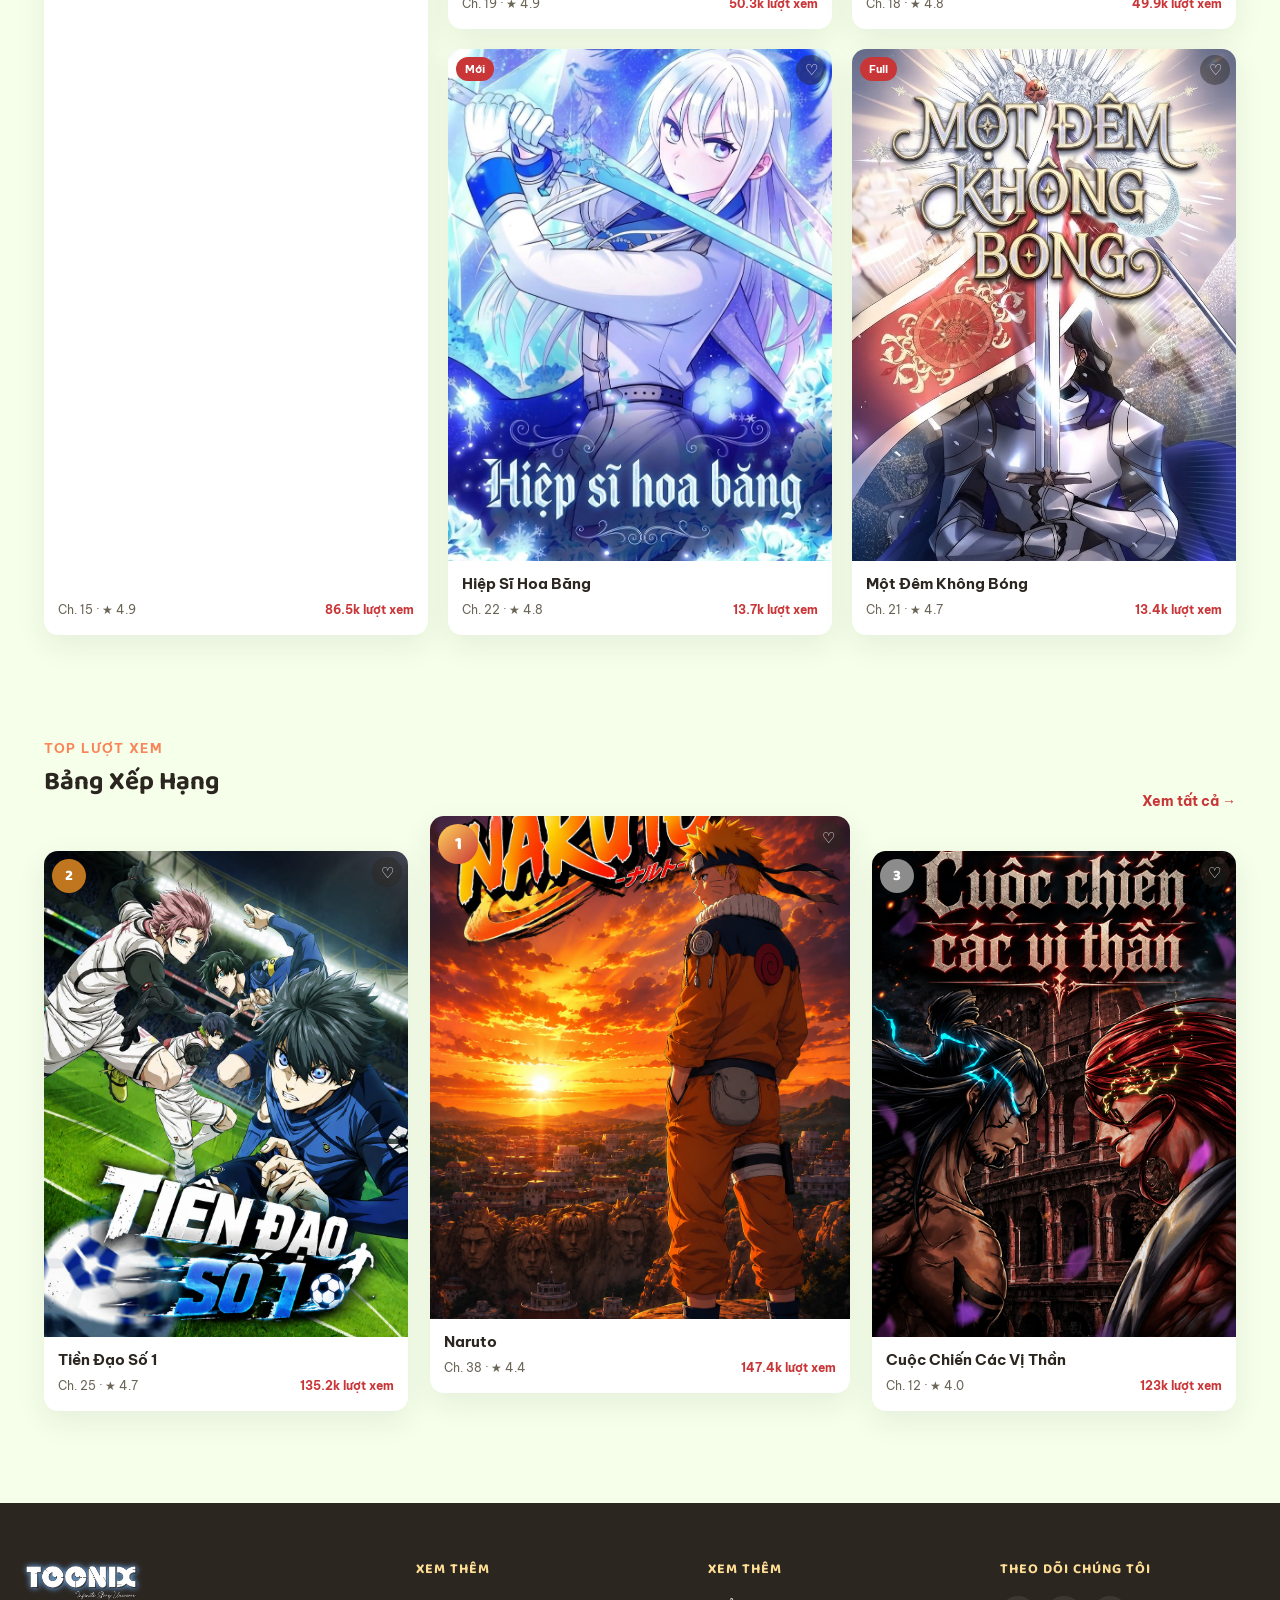
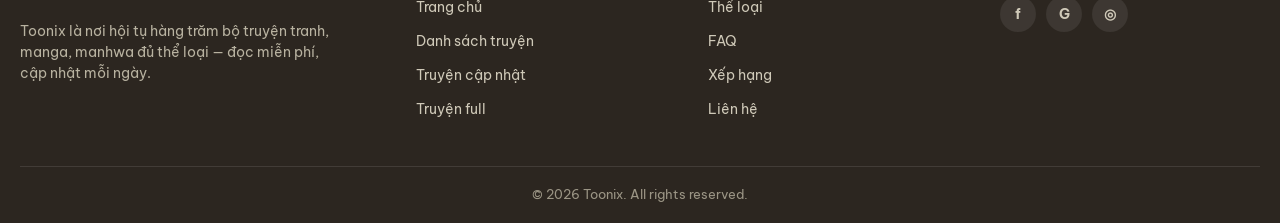
==== commit 5198e277: "Bổ sung các trang còn thiếu so với Figma và các tính năng cộng đồng - Dựng lại story.html: bố cục 3 " ====
--- a/index.html
+++ b/index.html
@@ -21,8 +21,8 @@
     <nav class="main-nav">
       <a href="index.html" data-nav="home">Trang Chủ</a>
       <a href="list.html" data-nav="list">Danh Sách Truyện</a>
-      <a href="list.html?genre=Hành%20Động" data-nav="genre">Thể Loại</a>
-      <a href="index.html#bxh" data-nav="bxh">BXH</a>
+      <a href="the-loai.html" data-nav="genre">Thể Loại</a>
+      <a href="top.html" data-nav="top">BXH</a>
       <a href="#" data-nav="community">Cộng Đồng</a>
     </nav>
     <form id="header-search" class="search-box">
@@ -96,16 +96,16 @@
       <ul>
         <li><a href="index.html">Trang chủ</a></li>
         <li><a href="list.html">Danh sách truyện</a></li>
-        <li><a href="index.html#bxh">Xếp hạng</a></li>
-        <li><a href="favorites.html">Truyện yêu thích</a></li>
+        <li><a href="truyen-cap-nhat.html">Truyện cập nhật</a></li>
+        <li><a href="truyen-full.html">Truyện full</a></li>
       </ul>
     </div>
     <div class="footer-col">
       <h4>Xem Thêm</h4>
       <ul>
-        <li><a href="list.html?genre=Hành%20Động">Thể loại</a></li>
+        <li><a href="the-loai.html">Thể loại</a></li>
         <li><a href="#">FAQ</a></li>
-        <li><a href="#">Hướng dẫn</a></li>
+        <li><a href="top.html">Xếp hạng</a></li>
         <li><a href="#">Liên hệ</a></li>
       </ul>
     </div>
--- a/css/style.css
+++ b/css/style.css
@@ -547,30 +547,128 @@
 .pagination button.active { background: var(--tomato); border-color: var(--tomato); color: #fff; }
 .pagination button:disabled { opacity: .4; cursor: not-allowed; }
 
-/* ===== Story detail page ===== */
-.story-hero {
+/* ===== Story detail page: bố cục 3 cột theo Figma ===== */
+.story-top { padding: 36px 0 8px; }
+.story-top h1 { font-size: 30px; }
+
+.story-info-grid {
   display: grid;
-  grid-template-columns: 300px 1fr;
-  gap: 40px;
-  padding: 40px 0;
-}
-.story-hero .cover {
+  grid-template-columns: 1fr 1.3fr 1fr;
+  gap: 20px;
+  margin-bottom: 44px;
+}
+.info-stack { display: flex; flex-direction: column; gap: 20px; }
+.info-card {
+  background: var(--surface);
+  border-radius: var(--radius-md);
+  box-shadow: var(--shadow);
+  padding: 20px;
+  flex: 1;
+}
+.info-card .label {
+  display: block;
+  font-size: 11.5px; font-weight: 800; letter-spacing: .6px; text-transform: uppercase;
+  color: var(--coral); margin-bottom: 8px;
+}
+.info-card .value { font-size: 15px; font-weight: 700; color: var(--ink); }
+.info-card .value.big { font-family: "Baloo 2"; font-size: 26px; color: var(--tomato); }
+.info-card .genre-chips { display: flex; flex-wrap: wrap; gap: 6px; }
+.info-card.description-card p { color: var(--ink-soft); font-size: 14px; line-height: 1.6; margin: 0 0 16px; }
+.info-card .mini-actions { display: flex; gap: 10px; flex-wrap: wrap; }
+.stat-pair { display: flex; gap: 20px; }
+.stat-pair .info-card { text-align: center; }
+
+.story-cover-col { display: flex; flex-direction: column; align-items: center; gap: 16px; }
+.story-cover-col .cover {
+  width: 100%;
   border-radius: var(--radius-md);
   overflow: hidden;
   box-shadow: var(--shadow);
   aspect-ratio: 3/4;
 }
-.story-hero .cover img { width: 100%; height: 100%; object-fit: cover; }
-.story-hero .details h1 { font-size: 32px; margin-bottom: 10px; }
-.story-hero .genres { display: flex; gap: 8px; flex-wrap: wrap; margin-bottom: 16px; }
-.story-hero .stat-row {
-  display: flex; gap: 26px; flex-wrap: wrap;
-  margin: 18px 0 22px;
-  font-size: 14px; color: var(--ink-soft);
-}
-.story-hero .stat-row b { color: var(--ink); display: block; font-size: 18px; font-family: "Baloo 2"; }
-.story-hero .description { color: var(--ink-soft); max-width: 620px; margin-bottom: 24px; }
-.story-hero .actions { display: flex; gap: 14px; flex-wrap: wrap; }
+.story-cover-col .cover img { width: 100%; height: 100%; object-fit: cover; }
+.story-cover-col h1 { font-size: 22px; text-align: center; margin: 0; }
+.story-cover-col .btn { width: 100%; justify-content: center; }
+
+/* ===== Chương mới cập nhật: đường lượn sóng trang trí ===== */
+.chapter-path-section { margin-bottom: 44px; }
+.chapter-path {
+  position: relative;
+  display: grid;
+  grid-template-columns: 1fr 1fr;
+  gap: 22px 56px;
+}
+.chapter-path::before {
+  content: "";
+  position: absolute; left: 50%; top: 0; bottom: 0;
+  border-left: 3px dashed var(--line);
+  transform: translateX(-50%);
+}
+.chapter-path-item {
+  position: relative;
+  z-index: 1;
+  background: var(--surface);
+  border-radius: var(--radius-md);
+  box-shadow: var(--shadow);
+  padding: 16px 20px;
+  display: flex;
+  align-items: center;
+  justify-content: space-between;
+  gap: 12px;
+  transition: box-shadow .15s, transform .15s;
+}
+.chapter-path-item:hover { box-shadow: var(--shadow-hover); transform: translateY(-2px); }
+.chapter-path-item .name { font-weight: 700; }
+.chapter-path-item .date { font-size: 12px; color: var(--ink-soft); white-space: nowrap; }
+.chapter-path-item.is-new { border: 2px solid var(--soft-peach); }
+.chapter-path-item.is-new::after {
+  content: "MỚI";
+  position: absolute; top: -10px; left: 14px;
+  background: var(--tomato); color: #fff;
+  font-size: 10px; font-weight: 800; letter-spacing: .5px;
+  padding: 2px 9px; border-radius: 999px;
+}
+
+/* ===== Bình luận (demo, lưu trong trình duyệt) ===== */
+.comments-section { margin-bottom: 50px; }
+.comment-form { display: flex; gap: 12px; margin-bottom: 24px; align-items: flex-start; }
+.comment-form textarea {
+  flex: 1;
+  border: 2px solid var(--line);
+  border-radius: var(--radius-sm);
+  padding: 12px 14px;
+  font-family: inherit;
+  font-size: 14px;
+  resize: vertical;
+  min-height: 52px;
+  background: var(--surface);
+  color: var(--ink);
+}
+.comment-form textarea:focus { outline: none; border-color: var(--sky); }
+.comment-login-hint {
+  background: var(--soft-peach);
+  color: #7a4a12;
+  border-radius: var(--radius-sm);
+  padding: 14px 18px;
+  font-size: 14px;
+  margin-bottom: 24px;
+}
+.comment-login-hint a { font-weight: 700; color: var(--tomato); }
+.comment-item { display: flex; gap: 14px; padding: 16px 0; border-bottom: 1px solid var(--line); }
+.comment-avatar {
+  width: 40px; height: 40px;
+  border-radius: 50%;
+  background: var(--sky); color: #143a42;
+  display: flex; align-items: center; justify-content: center;
+  font-weight: 800; flex-shrink: 0;
+}
+.comment-body { flex: 1; }
+.comment-body .top-row { display: flex; align-items: center; gap: 10px; margin-bottom: 4px; flex-wrap: wrap; }
+.comment-body .author { font-weight: 700; font-size: 14px; }
+.comment-body .chapter-tag { font-size: 11px; color: var(--ink-soft); background: var(--bg); padding: 2px 9px; border-radius: 999px; }
+.comment-body .time { font-size: 12px; color: var(--ink-soft); }
+.comment-body .text { font-size: 14px; color: var(--ink); margin-top: 4px; }
+.comment-empty { color: var(--ink-soft); font-size: 14px; padding: 10px 0 20px; }
 
 .chapters-panel {
   background: var(--surface);
@@ -753,17 +851,260 @@
 .empty-state .btn { margin-top: 16px; }
 .empty-state .icon { font-size: 46px; margin-bottom: 10px; }
 
+/* ===== Trang Bảng Xếp Hạng đầy đủ (top.html) ===== */
+.top-layout { display: grid; grid-template-columns: 1fr 300px; gap: 30px; align-items: start; }
+.filter-box {
+  background: var(--surface);
+  border-radius: var(--radius-md);
+  box-shadow: var(--shadow);
+  padding: 20px;
+  margin-bottom: 24px;
+  display: flex;
+  gap: 16px;
+  flex-wrap: wrap;
+}
+.filter-box .field { display: flex; flex-direction: column; gap: 6px; flex: 1; min-width: 140px; }
+.filter-box label { font-size: 12px; font-weight: 700; color: var(--ink-soft); text-transform: uppercase; letter-spacing: .4px; }
+.filter-box select {
+  border: 2px solid var(--line);
+  border-radius: 10px;
+  padding: 9px 12px;
+  font-family: inherit;
+  font-weight: 600;
+  background: var(--surface);
+  color: var(--ink);
+}
+.mini-rank-panel {
+  background: var(--surface);
+  border-radius: var(--radius-md);
+  box-shadow: var(--shadow);
+  overflow: hidden;
+}
+.mini-rank-tabs { display: flex; border-bottom: 2px solid var(--line); }
+.mini-rank-tabs button {
+  flex: 1;
+  padding: 14px;
+  border: none;
+  background: none;
+  font-weight: 700;
+  font-size: 13.5px;
+  color: var(--ink-soft);
+  border-bottom: 3px solid transparent;
+}
+.mini-rank-tabs button.active { color: var(--tomato); border-color: var(--tomato); }
+.mini-rank-list { padding: 6px 0; }
+.mini-rank-row {
+  display: flex;
+  align-items: center;
+  gap: 12px;
+  padding: 10px 18px;
+}
+.mini-rank-row:hover { background: var(--bg); }
+.mini-rank-row .num {
+  width: 22px; text-align: center; font-family: "Baloo 2"; font-weight: 800;
+  color: var(--ink-soft); flex-shrink: 0;
+}
+.mini-rank-row:nth-child(-n+3) .num { color: var(--tomato); }
+.mini-rank-row .thumb { width: 34px; height: 44px; border-radius: 6px; object-fit: cover; flex-shrink: 0; }
+.mini-rank-row .info { min-width: 0; flex: 1; }
+.mini-rank-row .info .name { font-size: 13px; font-weight: 700; white-space: nowrap; overflow: hidden; text-overflow: ellipsis; }
+.mini-rank-row .info .stat { font-size: 11.5px; color: var(--ink-soft); }
+
+/* ===== Trang Thể Loại dạng thẻ (the-loai.html) ===== */
+.genre-hero {
+  border-radius: var(--radius-lg);
+  padding: 46px 50px;
+  margin: 24px 0 40px;
+  background: linear-gradient(120deg, var(--sky), var(--soft-peach));
+  color: #1c2b2e;
+}
+.genre-hero h1 { font-size: 30px; margin-bottom: 8px; }
+.genre-featured {
+  position: relative;
+  border-radius: var(--radius-lg);
+  overflow: hidden;
+  min-height: 260px;
+  display: flex;
+  align-items: flex-end;
+  margin-bottom: 36px;
+  box-shadow: var(--shadow);
+}
+.genre-featured img { position: absolute; inset: 0; width: 100%; height: 100%; object-fit: cover; }
+.genre-featured::after {
+  content: "";
+  position: absolute; inset: 0;
+  background: linear-gradient(0deg, rgba(20,16,10,.82), transparent 65%);
+}
+.genre-featured .info { position: relative; z-index: 1; padding: 30px 36px; color: #fff; }
+.genre-featured .eyebrow { color: var(--soft-peach); }
+.genre-featured h2 { color: #fff; font-size: 28px; margin-bottom: 6px; }
+.genre-featured p { color: rgba(255,255,255,.85); margin: 0; font-size: 14px; }
+
+.genre-tile-grid {
+  display: grid;
+  grid-template-columns: repeat(auto-fill, minmax(200px, 1fr));
+  gap: 20px;
+  margin-bottom: 50px;
+}
+.genre-tile {
+  position: relative;
+  border-radius: var(--radius-md);
+  overflow: hidden;
+  aspect-ratio: 4/3;
+  box-shadow: var(--shadow);
+  transition: transform .18s, box-shadow .18s;
+}
+.genre-tile:hover { transform: translateY(-4px); box-shadow: var(--shadow-hover); }
+.genre-tile img { position: absolute; inset: 0; width: 100%; height: 100%; object-fit: cover; }
+.genre-tile::after {
+  content: "";
+  position: absolute; inset: 0;
+  background: linear-gradient(0deg, rgba(20,16,10,.78), transparent 60%);
+}
+.genre-tile .info { position: absolute; left: 0; right: 0; bottom: 0; z-index: 1; padding: 14px 16px; color: #fff; }
+.genre-tile .info .name { font-family: "Baloo 2"; font-weight: 700; font-size: 17px; }
+.genre-tile .info .count { font-size: 12px; color: rgba(255,255,255,.85); }
+
+/* ===== Trang Hồ Sơ ===== */
+.profile-wrap { max-width: 760px; margin: 0 auto; text-align: center; padding: 36px 0 60px; }
+.profile-avatar {
+  width: 120px; height: 120px;
+  border-radius: 50%;
+  background: var(--sky); color: #143a42;
+  display: flex; align-items: center; justify-content: center;
+  font-size: 44px; font-weight: 800;
+  margin: 10px auto 16px;
+}
+.profile-wrap h1 { font-size: 26px; }
+.profile-form-card {
+  background: var(--surface);
+  border-radius: var(--radius-lg);
+  box-shadow: var(--shadow);
+  padding: 32px;
+  text-align: left;
+  margin-top: 30px;
+}
+.profile-form-card h2 { font-size: 18px; margin-bottom: 20px; }
+.profile-form-card .field { margin-bottom: 16px; }
+.profile-form-card label { font-size: 13px; font-weight: 700; color: var(--ink-soft); display: block; margin-bottom: 6px; }
+.profile-form-card input {
+  width: 100%;
+  padding: 12px 14px;
+  border-radius: 10px;
+  border: 2px solid var(--line);
+  background: var(--bg);
+  color: var(--ink);
+  font-family: inherit;
+  font-size: 14px;
+}
+.profile-form-card input:focus { outline: none; border-color: var(--sky); }
+.profile-save-msg {
+  display: none;
+  background: #E6F6EC; color: #1c7a44;
+  border-radius: 10px; padding: 10px 14px;
+  font-size: 13.5px; font-weight: 600; margin-bottom: 16px;
+}
+.profile-save-msg.show { display: block; }
+
+/* ===== Lịch sử đọc ===== */
+.history-card {
+  display: flex;
+  gap: 16px;
+  background: var(--surface);
+  border-radius: var(--radius-md);
+  box-shadow: var(--shadow);
+  padding: 14px;
+  margin-bottom: 14px;
+  align-items: center;
+}
+.history-card img { width: 64px; height: 86px; object-fit: cover; border-radius: 8px; flex-shrink: 0; }
+.history-card .info { flex: 1; min-width: 0; }
+.history-card .info .title { font-weight: 700; font-size: 15px; margin-bottom: 4px; }
+.history-card .info .chap { font-size: 13px; color: var(--ink-soft); }
+.history-card .info .time { font-size: 12px; color: var(--ink-soft); }
+.history-card .btn { flex-shrink: 0; }
+
+/* ===== Onboarding: giới tính / thể loại yêu thích ===== */
+.onboarding-wrap { max-width: 700px; margin: 40px auto 70px; text-align: center; }
+.onboarding-top-row { display: flex; justify-content: flex-end; margin-bottom: -10px; }
+.onboarding-wrap h1 { font-size: 26px; margin-bottom: 6px; }
+.onboarding-wrap .sub { color: var(--ink-soft); font-size: 14px; margin-bottom: 10px; }
+
+.gender-options { display: flex; gap: 24px; justify-content: center; margin: 40px 0; flex-wrap: wrap; }
+.gender-tile {
+  width: 180px;
+  padding: 34px 20px;
+  border-radius: var(--radius-lg);
+  border: 3px solid var(--line);
+  background: var(--surface);
+  cursor: pointer;
+  transition: border-color .15s, background .15s, transform .15s;
+}
+.gender-tile:hover { transform: translateY(-3px); }
+.gender-tile .icon { font-size: 44px; display: block; margin-bottom: 12px; }
+.gender-tile .label { font-weight: 700; }
+.gender-tile.selected { border-color: var(--tomato); background: #FDEDE7; color: var(--tomato); }
+
+.genre-select-grid {
+  display: grid;
+  grid-template-columns: repeat(auto-fill, minmax(150px, 1fr));
+  gap: 16px;
+  margin: 30px 0 40px;
+}
+.genre-select-tile {
+  padding: 22px 10px;
+  border-radius: var(--radius-md);
+  border: 3px solid var(--line);
+  background: var(--surface);
+  text-align: center;
+  font-weight: 700;
+  font-size: 14px;
+  cursor: pointer;
+  transition: border-color .15s, background .15s, transform .15s;
+}
+.genre-select-tile:hover { transform: translateY(-3px); }
+.genre-select-tile.selected { border-color: var(--tomato); background: #FDEDE7; color: var(--tomato); }
+
+/* ===== Đăng nhập mạng xã hội (chỉ minh hoạ giao diện) ===== */
+.social-login-row { display: flex; gap: 14px; justify-content: center; margin: 6px 0 18px; }
+.social-btn {
+  width: 52px; height: 52px;
+  border-radius: 50%;
+  border: 2px solid var(--line);
+  background: var(--surface);
+  display: flex; align-items: center; justify-content: center;
+  font-size: 19px; font-weight: 800;
+  color: var(--ink-soft);
+}
+.social-btn:hover { border-color: var(--sky); color: var(--tomato); }
+.or-divider { display: flex; align-items: center; gap: 12px; color: var(--ink-soft); font-size: 12px; margin: 18px 0; text-transform: uppercase; letter-spacing: .5px; }
+.or-divider::before, .or-divider::after { content: ""; flex: 1; height: 1px; background: var(--line); }
+
+.toast {
+  position: fixed; bottom: 26px; left: 50%;
+  transform: translateX(-50%) translateY(8px);
+  background: var(--ink); color: var(--bg);
+  padding: 12px 22px; border-radius: 999px;
+  font-size: 13.5px; font-weight: 600;
+  z-index: 200; opacity: 0; pointer-events: none;
+  transition: opacity .25s, transform .25s;
+}
+.toast.show { opacity: 1; transform: translateX(-50%) translateY(0); }
+
 /* ===== Responsive ===== */
 @media (max-width: 900px) {
   .main-nav { display: none; }
-  .story-hero { grid-template-columns: 1fr; }
-  .story-hero .cover { max-width: 240px; }
+  .story-info-grid { grid-template-columns: 1fr; }
+  .story-cover-col { max-width: 280px; margin: 0 auto; }
+  .chapter-path { grid-template-columns: 1fr; }
+  .chapter-path::before { display: none; }
   .footer-top { grid-template-columns: 1fr 1fr; }
   .featured-layout { grid-template-columns: 1fr 1fr; }
   .featured-main { grid-column: 1 / 3; }
   .featured-grid { grid-column: 1 / 3; grid-template-columns: 1fr 1fr; }
   .ranking-podium { grid-template-columns: 1fr 1fr 1fr; }
   .rank-place-1, .story-card.rank-1 { transform: none; }
+  .top-layout { grid-template-columns: 1fr; }
 }
 @media (max-width: 700px) {
   .tile-row { grid-template-columns: 1fr; }
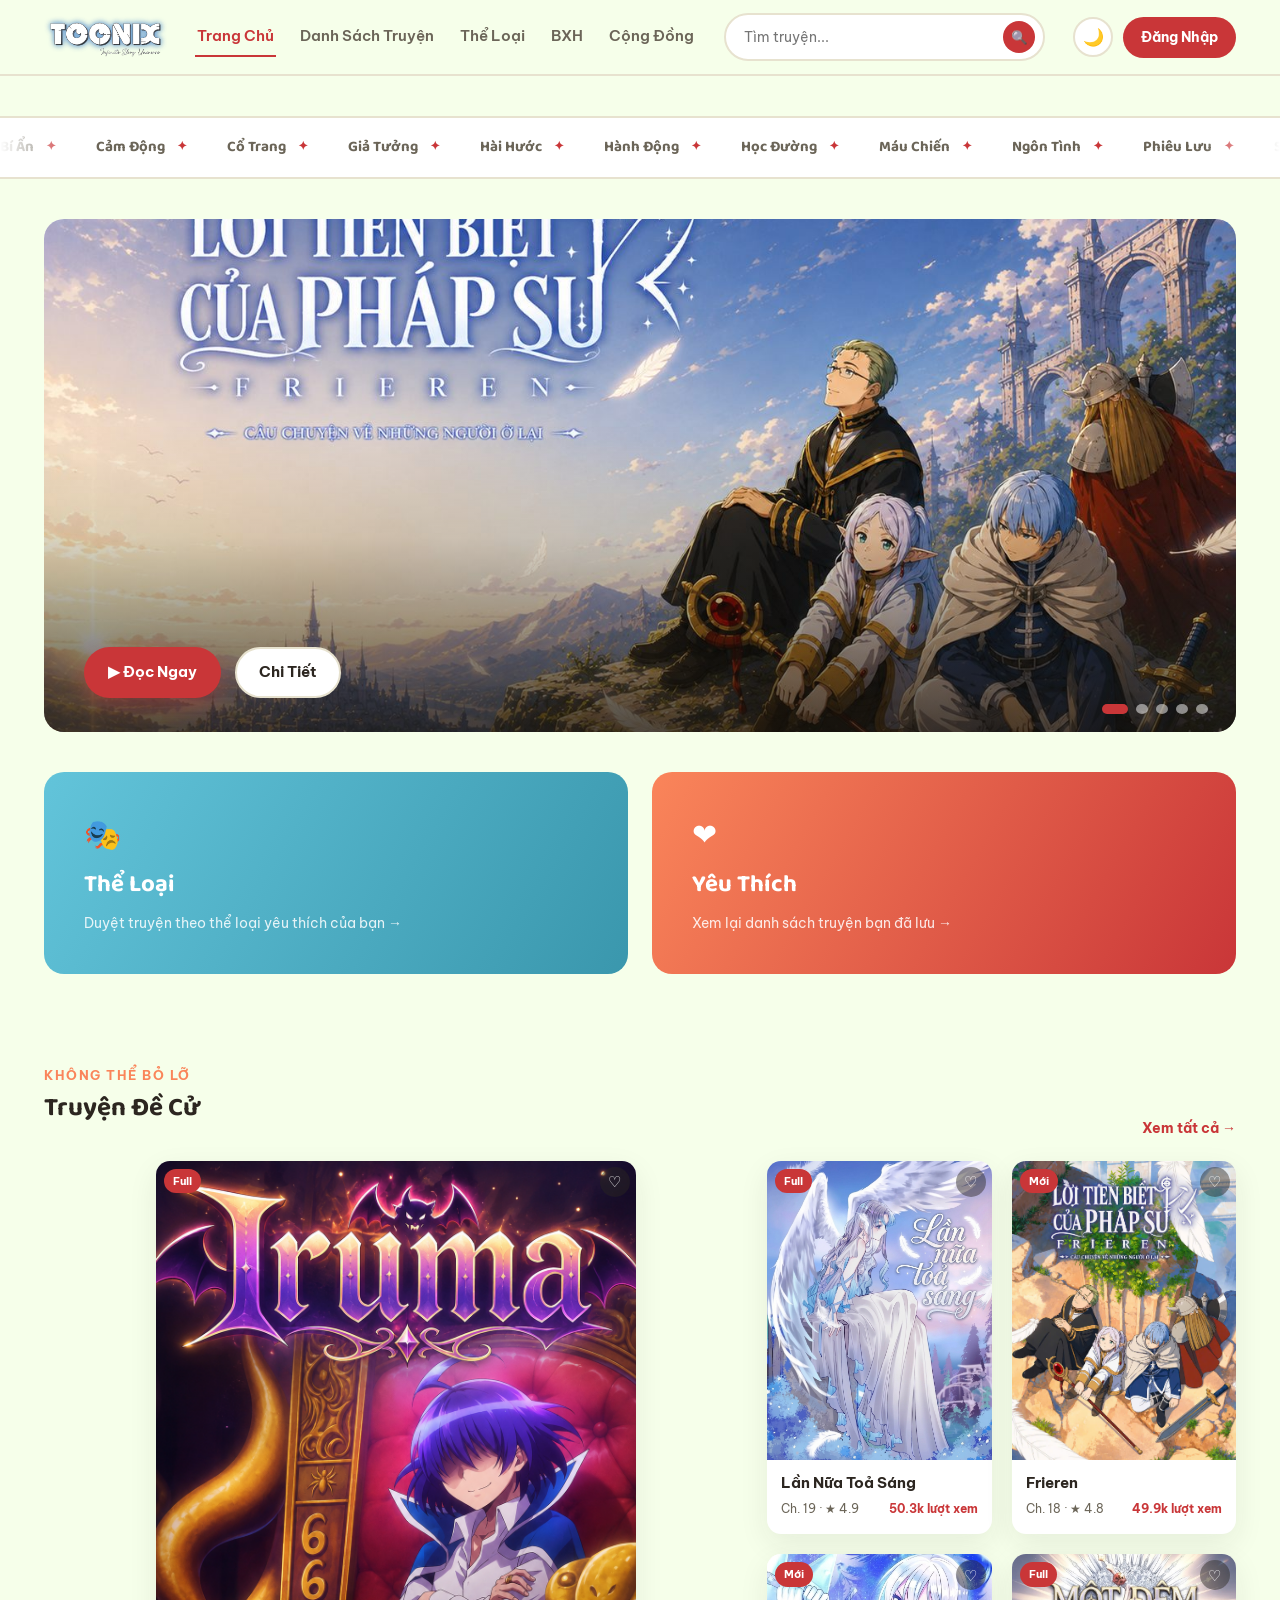
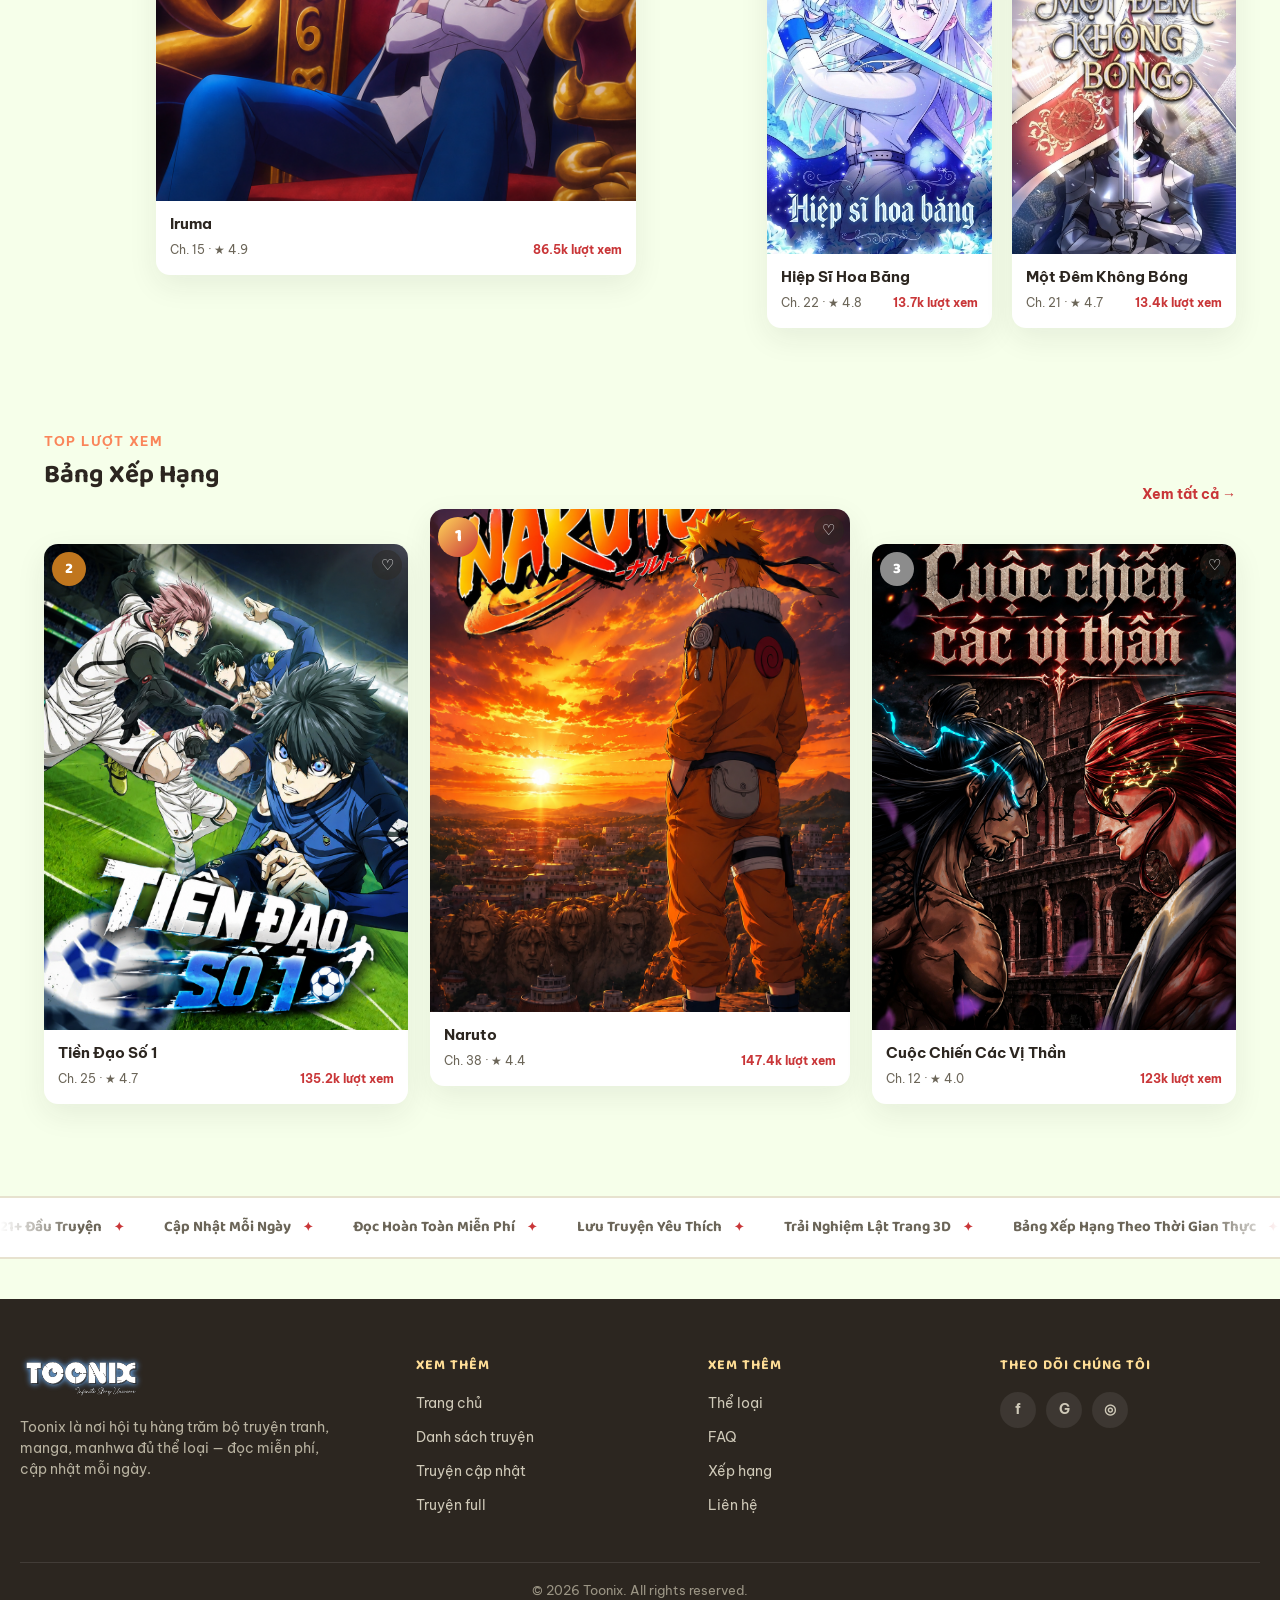
==== commit 61bf5a4a: "Thêm hiệu ứng lấy cảm hứng từ trang tham khảo book-3d-visual - Dải chữ chạy (marquee) thể loại + tín" ====
--- a/index.html
+++ b/index.html
@@ -36,6 +36,12 @@
   </div>
 </header>
 
+<div class="marquee-band">
+  <div class="marquee-wrap">
+    <div class="marquee-track" id="marquee-genres"></div>
+  </div>
+</div>
+
 <main class="container">
 
   <section class="hero" id="hero">
@@ -45,12 +51,12 @@
 
   <div class="tile-row">
     <a class="big-tile tile-genre" href="list.html">
-      <span class="tile-icon">🎭</span>
+      <span class="tile-icon anim-floaty">🎭</span>
       <h3>Thể Loại</h3>
       <p>Duyệt truyện theo thể loại yêu thích của bạn →</p>
     </a>
     <a class="big-tile tile-fav" href="favorites.html">
-      <span class="tile-icon">❤</span>
+      <span class="tile-icon anim-floaty" style="animation-delay:-2.5s">❤</span>
       <h3>Yêu Thích</h3>
       <p>Xem lại danh sách truyện bạn đã lưu →</p>
     </a>
@@ -82,6 +88,12 @@
   </section>
 
 </main>
+
+<div class="marquee-band">
+  <div class="marquee-wrap">
+    <div class="marquee-track" id="marquee-features"></div>
+  </div>
+</div>
 
 <footer class="site-footer">
   <div class="container footer-top">
--- a/css/style.css
+++ b/css/style.css
@@ -24,14 +24,23 @@
 }
 
 html[data-theme="dark"] {
-  --bg: #17140F;
-  --surface: #221E17;
-  --ink: #F2EEE0;
-  --ink-soft: #B6AF9C;
-  --line: #3A3327;
-  --shadow: 0 10px 30px rgba(0, 0, 0, 0.35);
-  --shadow-hover: 0 16px 34px rgba(201, 54, 56, 0.35);
-  --header-bg: rgba(23, 20, 15, .88);
+  --bg: #080B16;
+  --surface: #131A30;
+  --ink: #EAF0FF;
+  --ink-soft: #A6AFCC;
+  --line: #2A3358;
+  --shadow: 0 10px 30px rgba(0, 0, 0, 0.5);
+  --shadow-hover: 0 16px 34px rgba(98, 196, 218, 0.35);
+  --header-bg: rgba(8, 11, 22, .78);
+}
+html[data-theme="dark"] body {
+  background-image:
+    linear-gradient(rgba(8,11,22,.35), rgba(8,11,22,.55)),
+    url("../assets/bg/dark-bg.jpg");
+  background-size: cover;
+  background-position: top center;
+  background-repeat: no-repeat;
+  background-attachment: fixed;
 }
 
 * { box-sizing: border-box; }
@@ -358,24 +367,26 @@
 
 .genre-strip { display: flex; flex-wrap: wrap; gap: 10px; }
 
-/* ===== Truyện Đề Cử: 1 thẻ lớn + lưới 2x2 ===== */
+/* ===== Truyện Đề Cử: 1 thẻ lớn + lưới 2x2 =====
+   Thẻ lớn dùng đúng khung ảnh chuẩn (tỉ lệ 3:4 như mọi thẻ khác), chỉ
+   khác ở bề rộng cột (1.3fr) — không kéo giãn ảnh theo chiều cao lưới
+   bên cạnh, tránh ảnh bị phóng to quá khổ. */
 .featured-layout {
   display: grid;
-  grid-template-columns: 1fr 1fr 1fr;
+  grid-template-columns: 1.5fr 1fr;
   gap: 20px;
-}
-.featured-main { grid-column: 1 / 2; }
+  align-items: start;
+}
+.featured-main .story-card { max-width: 480px; margin: 0 auto; }
+.featured-main h3 { font-size: 26px; }
+.featured-main .meta { font-size: 14px; }
 .featured-grid {
-  grid-column: 2 / 4;
   display: grid;
   grid-template-columns: 1fr 1fr;
-  grid-template-rows: 1fr 1fr;
   gap: 20px;
 }
-.featured-main .story-card, .featured-grid .story-card { height: 100%; }
-.featured-main .cover-wrap { aspect-ratio: 3/4; }
+.featured-main h3 { font-size: 20px; }
 .featured-grid .cover-wrap { aspect-ratio: 4/3; }
-.featured-main h3 { font-size: 20px; }
 
 /* ===== Bảng Xếp Hạng: top 3 kiểu bục ===== */
 .ranking-podium {
@@ -575,8 +586,8 @@
 .info-card .genre-chips { display: flex; flex-wrap: wrap; gap: 6px; }
 .info-card.description-card p { color: var(--ink-soft); font-size: 14px; line-height: 1.6; margin: 0 0 16px; }
 .info-card .mini-actions { display: flex; gap: 10px; flex-wrap: wrap; }
-.stat-pair { display: flex; gap: 20px; }
-.stat-pair .info-card { text-align: center; }
+.stat-combo { display: flex; flex-direction: column; gap: 14px; }
+.stat-combo .stat-line:not(:last-child) { padding-bottom: 14px; border-bottom: 1px solid var(--line); }
 
 .story-cover-col { display: flex; flex-direction: column; align-items: center; gap: 16px; }
 .story-cover-col .cover {
@@ -627,6 +638,7 @@
   background: var(--tomato); color: #fff;
   font-size: 10px; font-weight: 800; letter-spacing: .5px;
   padding: 2px 9px; border-radius: 999px;
+  animation: pulse-glow 2.4s ease-in-out infinite;
 }
 
 /* ===== Bình luận (demo, lưu trong trình duyệt) ===== */
@@ -669,29 +681,6 @@
 .comment-body .time { font-size: 12px; color: var(--ink-soft); }
 .comment-body .text { font-size: 14px; color: var(--ink); margin-top: 4px; }
 .comment-empty { color: var(--ink-soft); font-size: 14px; padding: 10px 0 20px; }
-
-.chapters-panel {
-  background: var(--surface);
-  border-radius: var(--radius-md);
-  box-shadow: var(--shadow);
-  margin-bottom: 50px;
-}
-.chapters-panel .head {
-  display: flex; justify-content: space-between; align-items: center;
-  padding: 20px 24px;
-  border-bottom: 2px solid var(--line);
-}
-.chapters-panel .head h2 { font-size: 18px; margin: 0; }
-.chapter-list { max-height: 520px; overflow-y: auto; }
-.chapter-row {
-  display: flex; justify-content: space-between; align-items: center;
-  padding: 14px 24px;
-  border-bottom: 1px solid var(--line);
-  font-size: 14.5px;
-}
-.chapter-row:hover { background: #FFFBF0; }
-.chapter-row .name { font-weight: 600; }
-.chapter-row .date { color: var(--ink-soft); font-size: 13px; }
 
 /* ===== Reader page ===== */
 .reader-top {
@@ -1091,6 +1080,119 @@
 }
 .toast.show { opacity: 1; transform: translateX(-50%) translateY(0); }
 
+/* ===== Thanh cuộn theo màu thương hiệu ===== */
+::-webkit-scrollbar { width: 10px; height: 10px; }
+::-webkit-scrollbar-track { background: var(--bg); }
+::-webkit-scrollbar-thumb { background: var(--line); border-radius: 999px; }
+::-webkit-scrollbar-thumb:hover { background: var(--tomato); }
+
+/* ===== Dải chữ chạy (marquee) ===== */
+.marquee-band {
+  padding: 18px 0;
+  border-top: 2px solid var(--line);
+  border-bottom: 2px solid var(--line);
+  background: var(--surface);
+  margin: 40px 0;
+}
+.marquee-wrap {
+  overflow: hidden;
+  -webkit-mask-image: linear-gradient(90deg, transparent, #000 6%, #000 94%, transparent);
+  mask-image: linear-gradient(90deg, transparent, #000 6%, #000 94%, transparent);
+}
+.marquee-track {
+  display: flex;
+  width: max-content;
+  gap: 40px;
+  animation: marquee 28s linear infinite;
+}
+.marquee-wrap:hover .marquee-track { animation-play-state: paused; }
+@keyframes marquee {
+  from { transform: translateX(0); }
+  to { transform: translateX(-50%); }
+}
+.marquee-item {
+  display: flex;
+  align-items: center;
+  gap: 12px;
+  font-family: "Baloo 2", sans-serif;
+  font-weight: 700;
+  font-size: 15px;
+  color: var(--ink-soft);
+  white-space: nowrap;
+}
+.marquee-item a { color: inherit; }
+.marquee-item a:hover { color: var(--tomato); }
+.marquee-item .dot { color: var(--tomato); font-size: 12px; }
+
+/* ===== Hiệu ứng bồng bềnh / phát sáng nhấp nháy ===== */
+@keyframes floaty {
+  0%, 100% { transform: translateY(0); }
+  50% { transform: translateY(-10px); }
+}
+.anim-floaty { display: inline-block; animation: floaty 5s ease-in-out infinite; }
+@keyframes pulse-glow {
+  0%, 100% { opacity: .55; filter: drop-shadow(0 0 0 transparent); }
+  50% { opacity: 1; filter: drop-shadow(0 0 8px currentColor); }
+}
+.anim-pulse { animation: pulse-glow 2.4s ease-in-out infinite; }
+
+/* ===== Trang đọc: chế độ lật trang sách 3D ===== */
+.reader-mode-toggle {
+  display: flex;
+  border: 2px solid var(--line);
+  border-radius: 999px;
+  padding: 3px;
+  gap: 2px;
+}
+.reader-mode-toggle button {
+  border: none;
+  background: none;
+  padding: 7px 14px;
+  border-radius: 999px;
+  font-weight: 700;
+  font-size: 13px;
+  color: var(--ink-soft);
+}
+.reader-mode-toggle button.active { background: var(--tomato); color: #fff; }
+
+.flipbook-wrap {
+  display: none;
+  flex-direction: column;
+  align-items: center;
+  gap: 18px;
+  margin: 26px auto 50px;
+  width: 100%;
+  max-width: 720px;
+  perspective: 2200px;
+}
+.flipbook-wrap.active { display: flex; }
+#flipbook { margin: 0 auto; touch-action: pan-y; max-width: 100%; overflow: hidden; }
+#flipbook .page {
+  display: flex;
+  align-items: center;
+  justify-content: center;
+  flex-direction: column;
+  gap: 8px;
+  color: #fff;
+  font-family: "Baloo 2";
+  box-shadow: inset 0 0 40px rgba(0,0,0,.25);
+}
+#flipbook .page.page-cover {
+  background: linear-gradient(160deg, var(--tomato), #7a1f21);
+  color: #fff;
+  padding: 30px;
+  text-align: center;
+}
+#flipbook .page.page-cover img { width: 70%; border-radius: 8px; box-shadow: 0 10px 30px rgba(0,0,0,.4); margin-bottom: 16px; }
+/* page-flip ghi đè thuộc tính style của .page để định vị, nên tô màu qua class thay vì inline style */
+#flipbook .page.page-g0 { background: linear-gradient(160deg,#62C4DA,#3f97ad); }
+#flipbook .page.page-g1 { background: linear-gradient(160deg,#FA855A,#c95a34); }
+#flipbook .page.page-g2 { background: linear-gradient(160deg,#FFDE96,#e0a94f); }
+#flipbook .page.page-g3 { background: linear-gradient(160deg,#C93638,#8f2224); }
+.flip-controls { display: flex; align-items: center; gap: 18px; }
+.flip-controls .page-count { font-size: 13px; color: var(--ink-soft); font-weight: 600; min-width: 70px; text-align: center; }
+.flipbook-hint { font-size: 12.5px; color: var(--ink-soft); text-align: center; max-width: 400px; }
+
 /* ===== Responsive ===== */
 @media (max-width: 900px) {
   .main-nav { display: none; }
@@ -1099,9 +1201,8 @@
   .chapter-path { grid-template-columns: 1fr; }
   .chapter-path::before { display: none; }
   .footer-top { grid-template-columns: 1fr 1fr; }
-  .featured-layout { grid-template-columns: 1fr 1fr; }
-  .featured-main { grid-column: 1 / 3; }
-  .featured-grid { grid-column: 1 / 3; grid-template-columns: 1fr 1fr; }
+  .featured-layout { grid-template-columns: 1fr; }
+  .featured-main .story-card { max-width: 280px; }
   .ranking-podium { grid-template-columns: 1fr 1fr 1fr; }
   .rank-place-1, .story-card.rank-1 { transform: none; }
   .top-layout { grid-template-columns: 1fr; }
